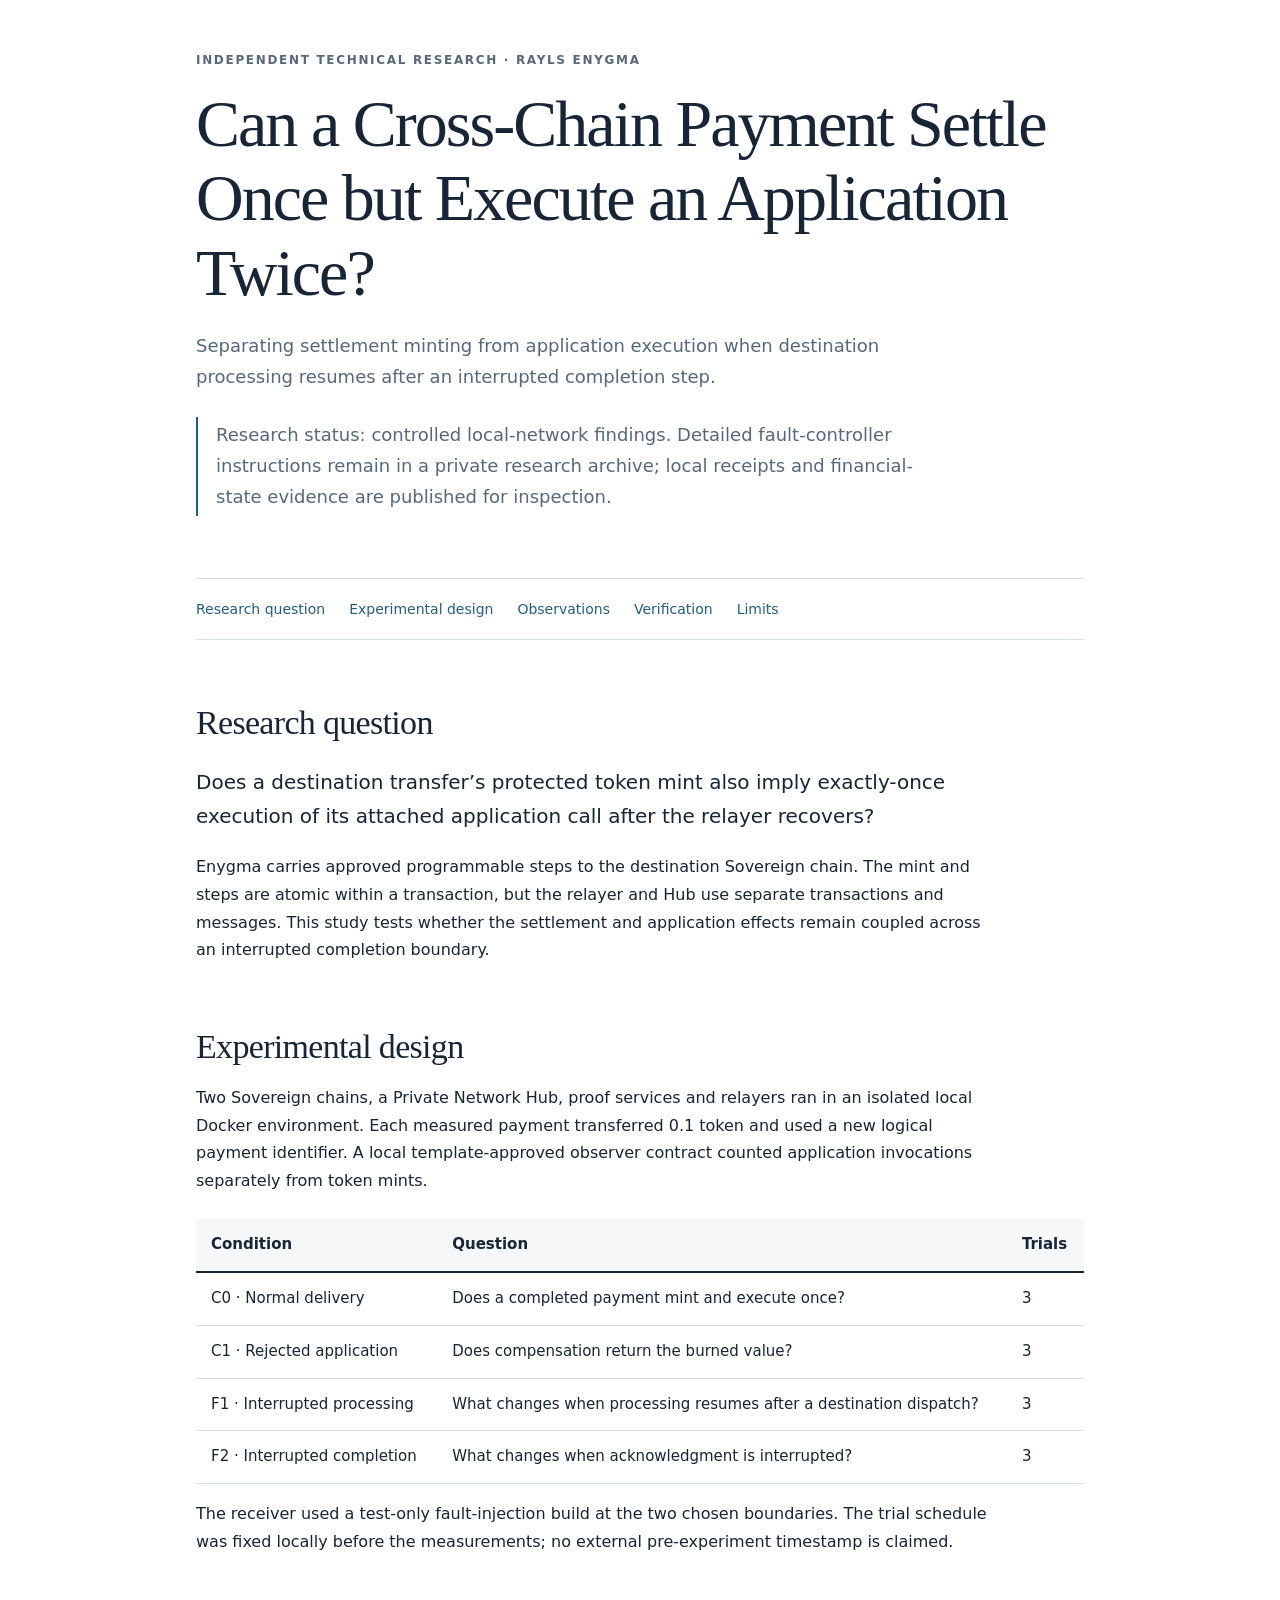
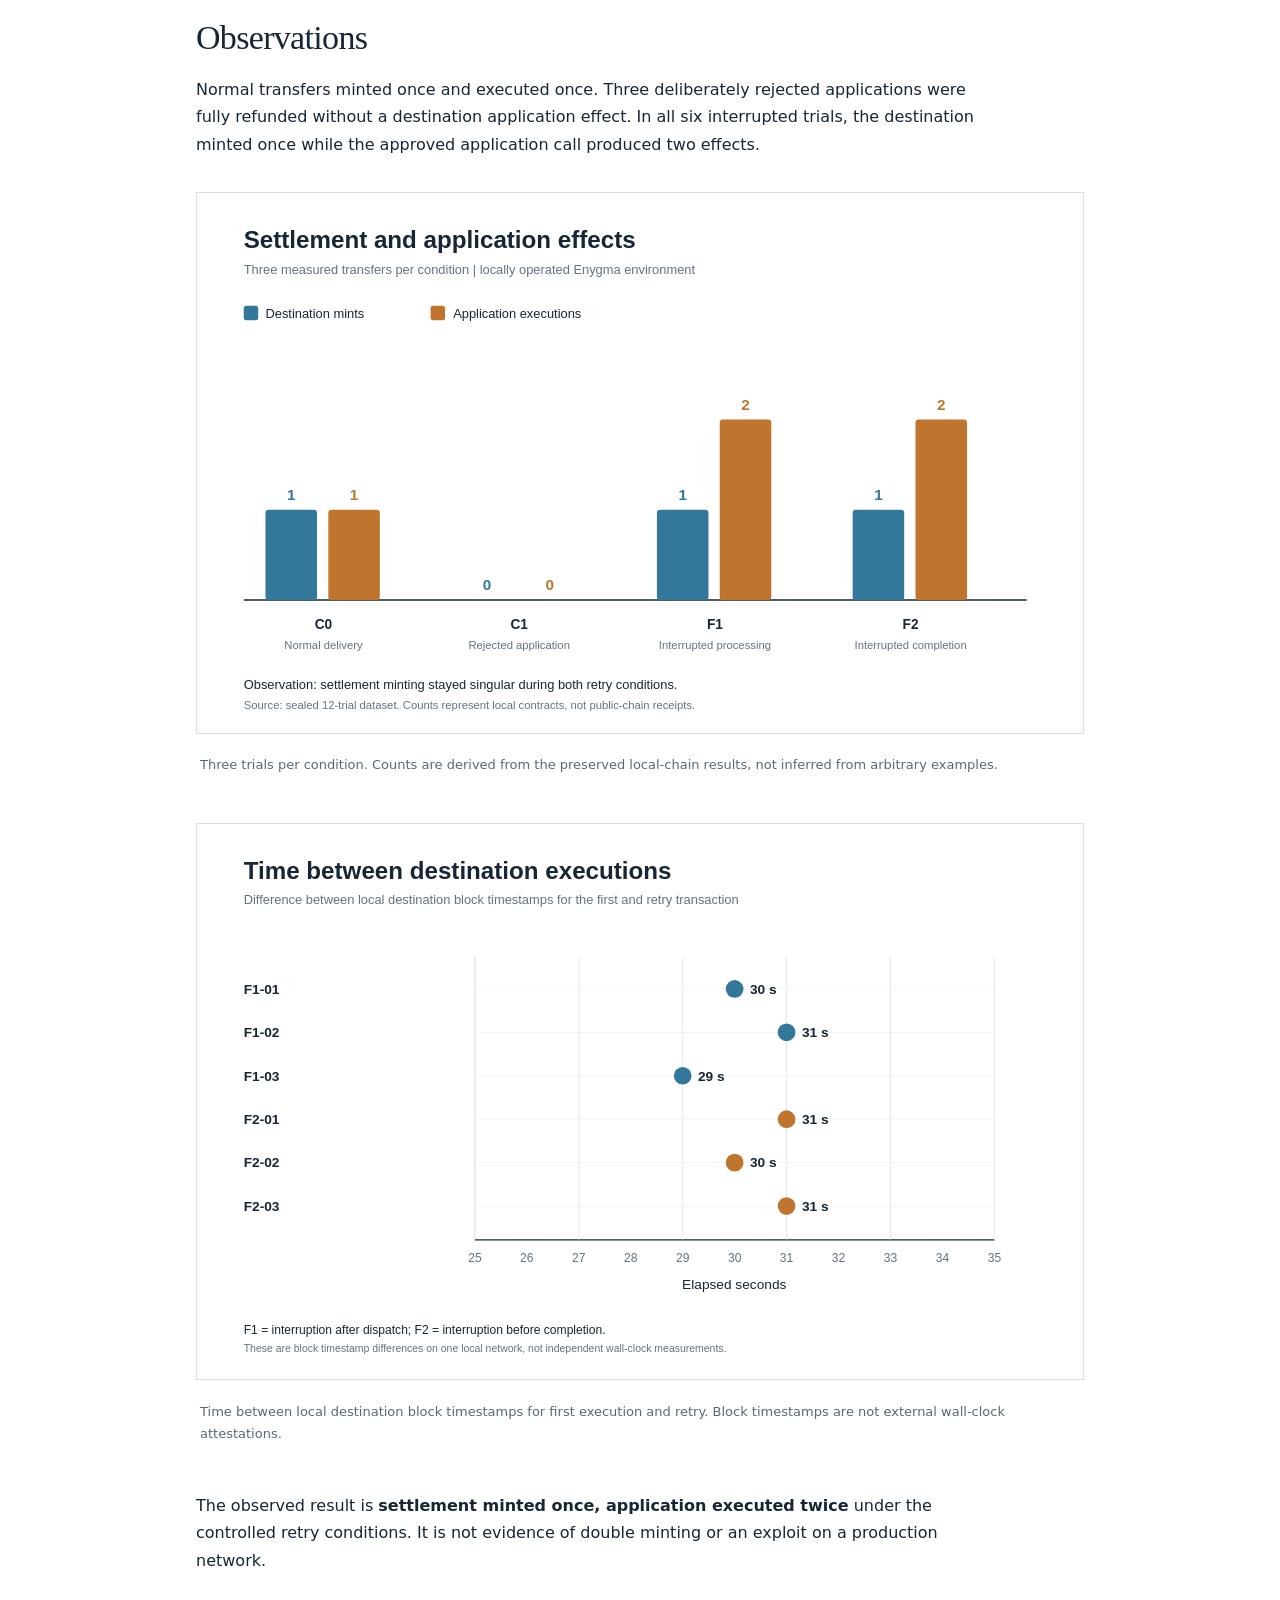
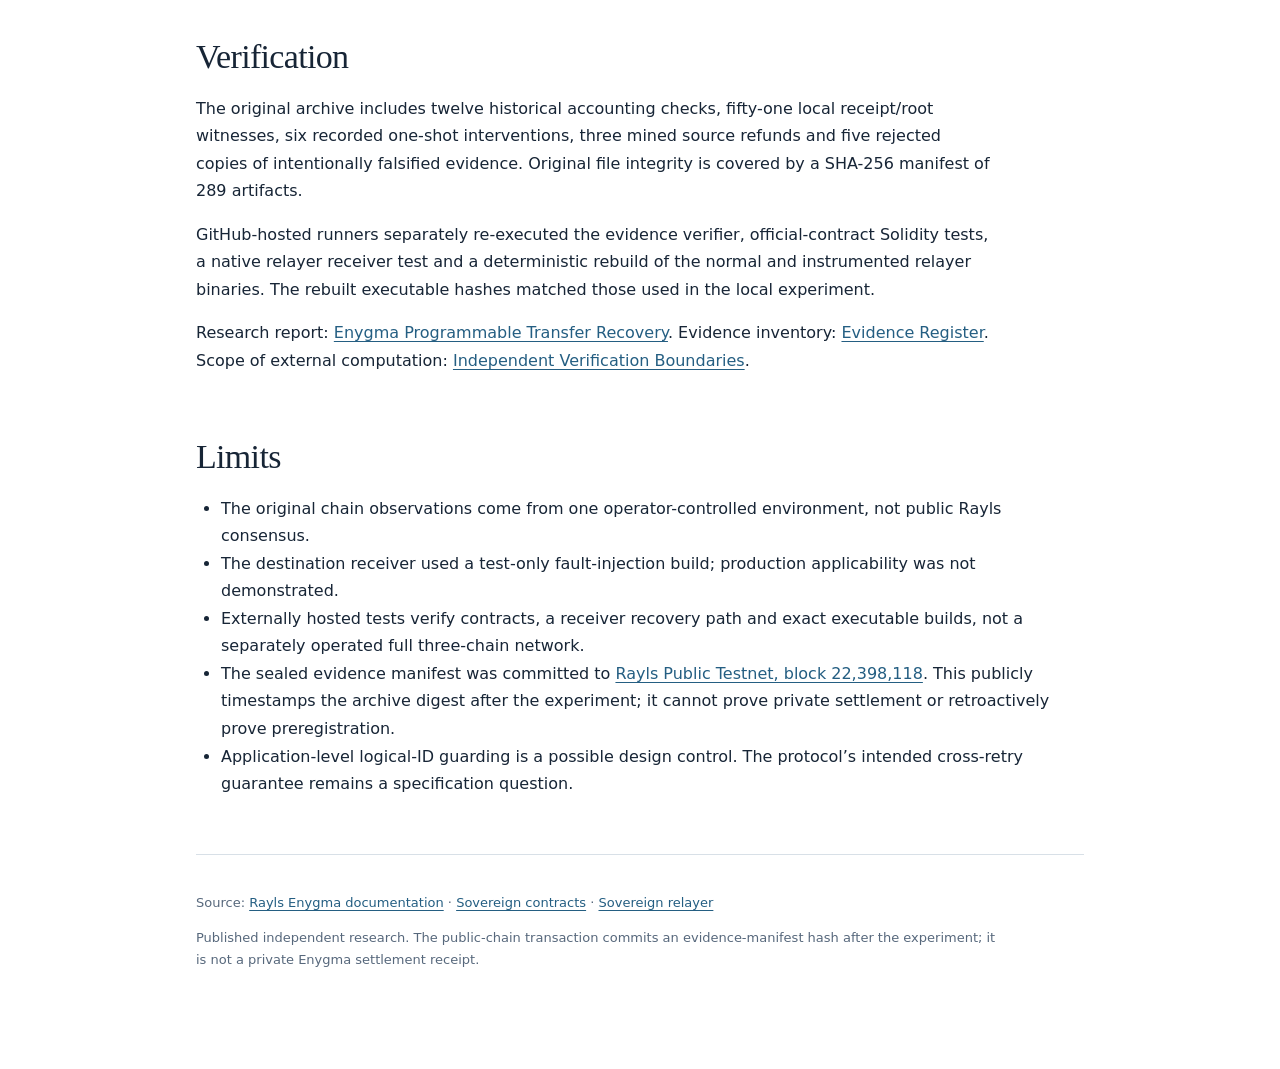
==== index.html @ 5f112263 "Publish independent Enygma programmable recovery research" ====
<!doctype html>
<html lang="en">
<head>
<meta charset="utf-8">
<meta name="viewport" content="width=device-width,initial-scale=1">
<title>Can a Cross-Chain Payment Settle Once but Execute an Application Twice? — Rayls Enygma</title>
<meta name="description" content="A controlled technical study of settlement minting and programmable application execution after Enygma relayer recovery.">
<style>
:root{--ink:#172536;--mute:#57687c;--line:#d8e0e7;--paper:#fff;--soft:#f5f7f9;--accent:#245e82}
*{box-sizing:border-box}body{margin:0;background:var(--paper);color:var(--ink);font:16px/1.72 system-ui,-apple-system,"Segoe UI",sans-serif}
main{max-width:940px;margin:0 auto;padding:50px 26px 84px}
header{padding-bottom:38px;border-bottom:1px solid var(--line)}
header p{font-size:18px;max-width:740px;color:var(--mute)}
h1{font:500 clamp(38px,6vw,66px)/1.13 Georgia,serif;letter-spacing:-.03em;margin:16px 0 21px}
h2{font:500 34px/1.25 Georgia,serif;letter-spacing:-.02em;margin:62px 0 16px}
h3{font:600 18px/1.4 system-ui;margin:30px 0 8px}
nav{display:flex;gap:24px;flex-wrap:wrap;padding:18px 0;border-bottom:1px solid var(--line)}
a{color:var(--accent);text-underline-offset:3px}nav a{font-size:14px;text-decoration:none}
p{max-width:800px}strong{font-weight:650}
.eyebrow{color:var(--mute);text-transform:uppercase;letter-spacing:.14em;font-size:12px;font-weight:650}
.thesis{font-size:20px;color:var(--ink);max-width:780px}
table{width:100%;border-collapse:collapse;font-size:15px;margin:25px 0 16px}
thead th{font-weight:650;text-align:left;background:var(--soft);border-bottom:2px solid var(--ink)}
td,th{border-bottom:1px solid var(--line);padding:13px 15px;vertical-align:top}
figure{margin:34px 0}figure img{width:100%;height:auto;border:1px solid var(--line)}
figcaption{font-size:13px;color:var(--mute);padding:12px 4px}
.note{border-left:2px solid var(--accent);padding:3px 0 3px 18px;color:var(--mute);margin:24px 0}
small,footer{color:var(--mute);font-size:13px}
footer{border-top:1px solid var(--line);margin-top:56px;padding-top:24px}
code{font:13px/1.5 ui-monospace,Consolas,monospace;overflow-wrap:anywhere}
ul{padding-left:25px}
@media(max-width:620px){main{padding:26px 16px 54px}table{font-size:13px}td,th{padding:9px 8px}h2{font-size:29px}}
</style>
</head>
<body>
<main>
<header>
<div class="eyebrow">Independent technical research · Rayls Enygma</div>
<h1>Can a Cross-Chain Payment Settle Once but Execute an Application Twice?</h1>
<p>Separating settlement minting from application execution when destination processing resumes after an interrupted completion step.</p>
<p class="note">Research status: controlled local-network findings. Detailed fault-controller instructions remain in a private research archive; local receipts and financial-state evidence are published for inspection.</p>
</header>
<nav aria-label="Page navigation">
<a href="#question">Research question</a><a href="#method">Experimental design</a><a href="#results">Observations</a><a href="#verification">Verification</a><a href="#limits">Limits</a>
</nav>
<section id="question">
<h2>Research question</h2>
<p class="thesis">Does a destination transfer’s protected token mint also imply exactly-once execution of its attached application call after the relayer recovers?</p>
<p>Enygma carries approved programmable steps to the destination Sovereign chain. The mint and steps are atomic within a transaction, but the relayer and Hub use separate transactions and messages. This study tests whether the settlement and application effects remain coupled across an interrupted completion boundary.</p>
</section>
<section id="method">
<h2>Experimental design</h2>
<p>Two Sovereign chains, a Private Network Hub, proof services and relayers ran in an isolated local Docker environment. Each measured payment transferred 0.1 token and used a new logical payment identifier. A local template-approved observer contract counted application invocations separately from token mints.</p>
<table>
<thead><tr><th>Condition</th><th>Question</th><th>Trials</th></tr></thead>
<tbody>
<tr><td>C0 · Normal delivery</td><td>Does a completed payment mint and execute once?</td><td>3</td></tr>
<tr><td>C1 · Rejected application</td><td>Does compensation return the burned value?</td><td>3</td></tr>
<tr><td>F1 · Interrupted processing</td><td>What changes when processing resumes after a destination dispatch?</td><td>3</td></tr>
<tr><td>F2 · Interrupted completion</td><td>What changes when acknowledgment is interrupted?</td><td>3</td></tr>
</tbody>
</table>
<p>The receiver used a test-only fault-injection build at the two chosen boundaries. The trial schedule was fixed locally before the measurements; no external pre-experiment timestamp is claimed.</p>
</section>
<section id="results">
<h2>Observations</h2>
<p>Normal transfers minted once and executed once. Three deliberately rejected applications were fully refunded without a destination application effect. In all six interrupted trials, the destination minted once while the approved application call produced two effects.</p>
<figure>
<img src="figures/enygma-application-effects.svg" alt="Bar chart comparing settlement mints and application executions across four three-trial conditions">
<figcaption>Three trials per condition. Counts are derived from the preserved local-chain results, not inferred from arbitrary examples.</figcaption>
</figure>
<figure>
<img src="figures/enygma-retry-intervals.svg" alt="Six measured retry intervals between first and second destination executions, 29 to 31 seconds">
<figcaption>Time between local destination block timestamps for first execution and retry. Block timestamps are not external wall-clock attestations.</figcaption>
</figure>
<p>The observed result is <strong>settlement minted once, application executed twice</strong> under the controlled retry conditions. It is not evidence of double minting or an exploit on a production network.</p>
</section>
<section id="verification">
<h2>Verification</h2>
<p>The original archive includes twelve historical accounting checks, fifty-one local receipt/root witnesses, six recorded one-shot interventions, three mined source refunds and five rejected copies of intentionally falsified evidence. Original file integrity is covered by a SHA-256 manifest of 289 artifacts.</p>
<p>GitHub-hosted runners separately re-executed the evidence verifier, official-contract Solidity tests, a native relayer receiver test and a deterministic rebuild of the normal and instrumented relayer binaries. The rebuilt executable hashes matched those used in the local experiment.</p>
<p>Research report: <a href="docs/Research.md">Enygma Programmable Transfer Recovery</a>. Evidence inventory: <a href="docs/Evidence-Register.md">Evidence Register</a>. Scope of external computation: <a href="docs/Verification-Boundaries.md">Independent Verification Boundaries</a>.</p>
</section>
<section id="limits">
<h2>Limits</h2>
<ul>
<li>The original chain observations come from one operator-controlled environment, not public Rayls consensus.</li>
<li>The destination receiver used a test-only fault-injection build; production applicability was not demonstrated.</li>
<li>Externally hosted tests verify contracts, a receiver recovery path and exact executable builds, not a separately operated full three-chain network.</li>
<li>The sealed evidence manifest was committed to <a href="https://testnet-explorer.rayls.com/tx/0x397f1979a00ad430f1b925c62d3b14ced83eb294ebc775269865a38d87e855db" target="_blank" rel="noopener noreferrer">Rayls Public Testnet, block 22,398,118</a>. This publicly timestamps the archive digest after the experiment; it cannot prove private settlement or retroactively prove preregistration.</li>
<li>Application-level logical-ID guarding is a possible design control. The protocol’s intended cross-retry guarantee remains a specification question.</li>
</ul>
</section>
<footer>
<p>Source: <a href="https://docs.rayls.com/docs/how-enygma-works">Rayls Enygma documentation</a> · <a href="https://github.com/raylsnetwork/rayls-sovereign-contracts">Sovereign contracts</a> · <a href="https://github.com/raylsnetwork/rayls-sovereign-relayer">Sovereign relayer</a></p>
<p>Published independent research. The public-chain transaction commits an evidence-manifest hash after the experiment; it is not a private Enygma settlement receipt.</p>
</footer>
</main>
</body>
</html>
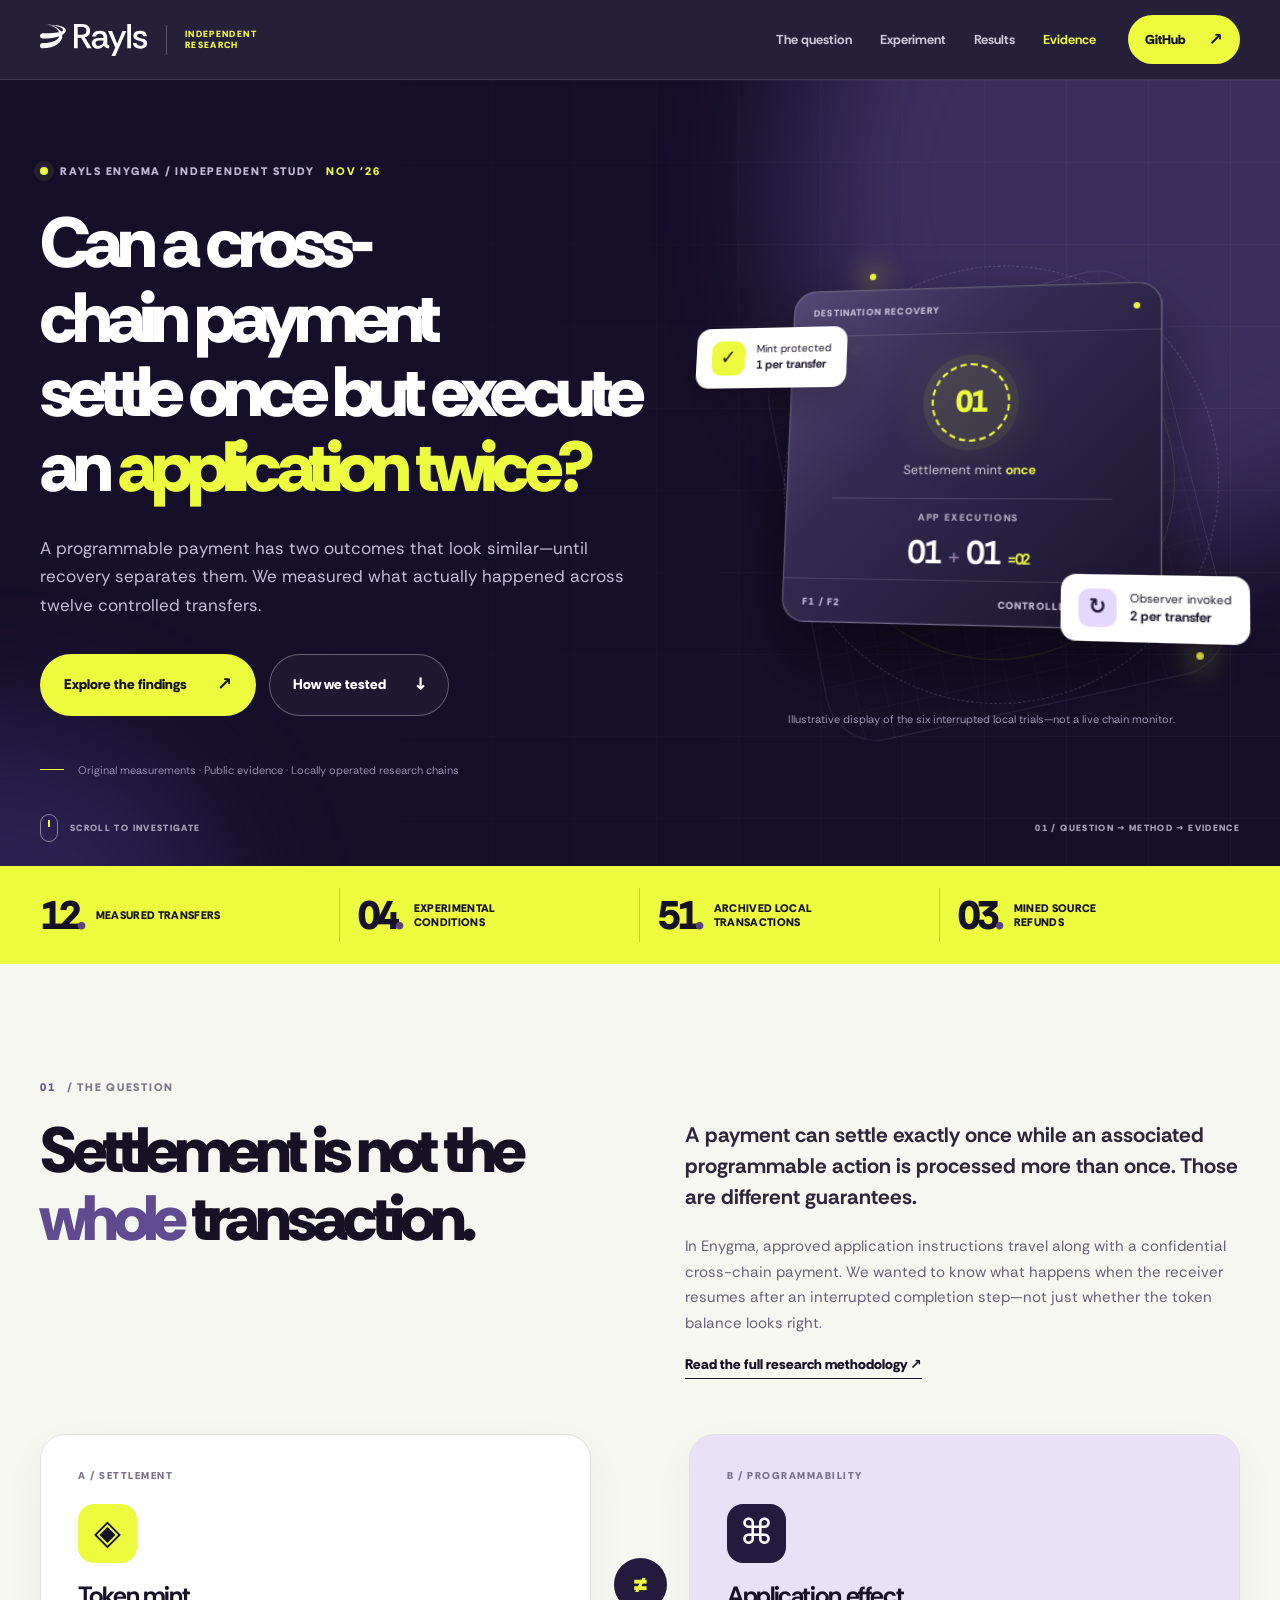
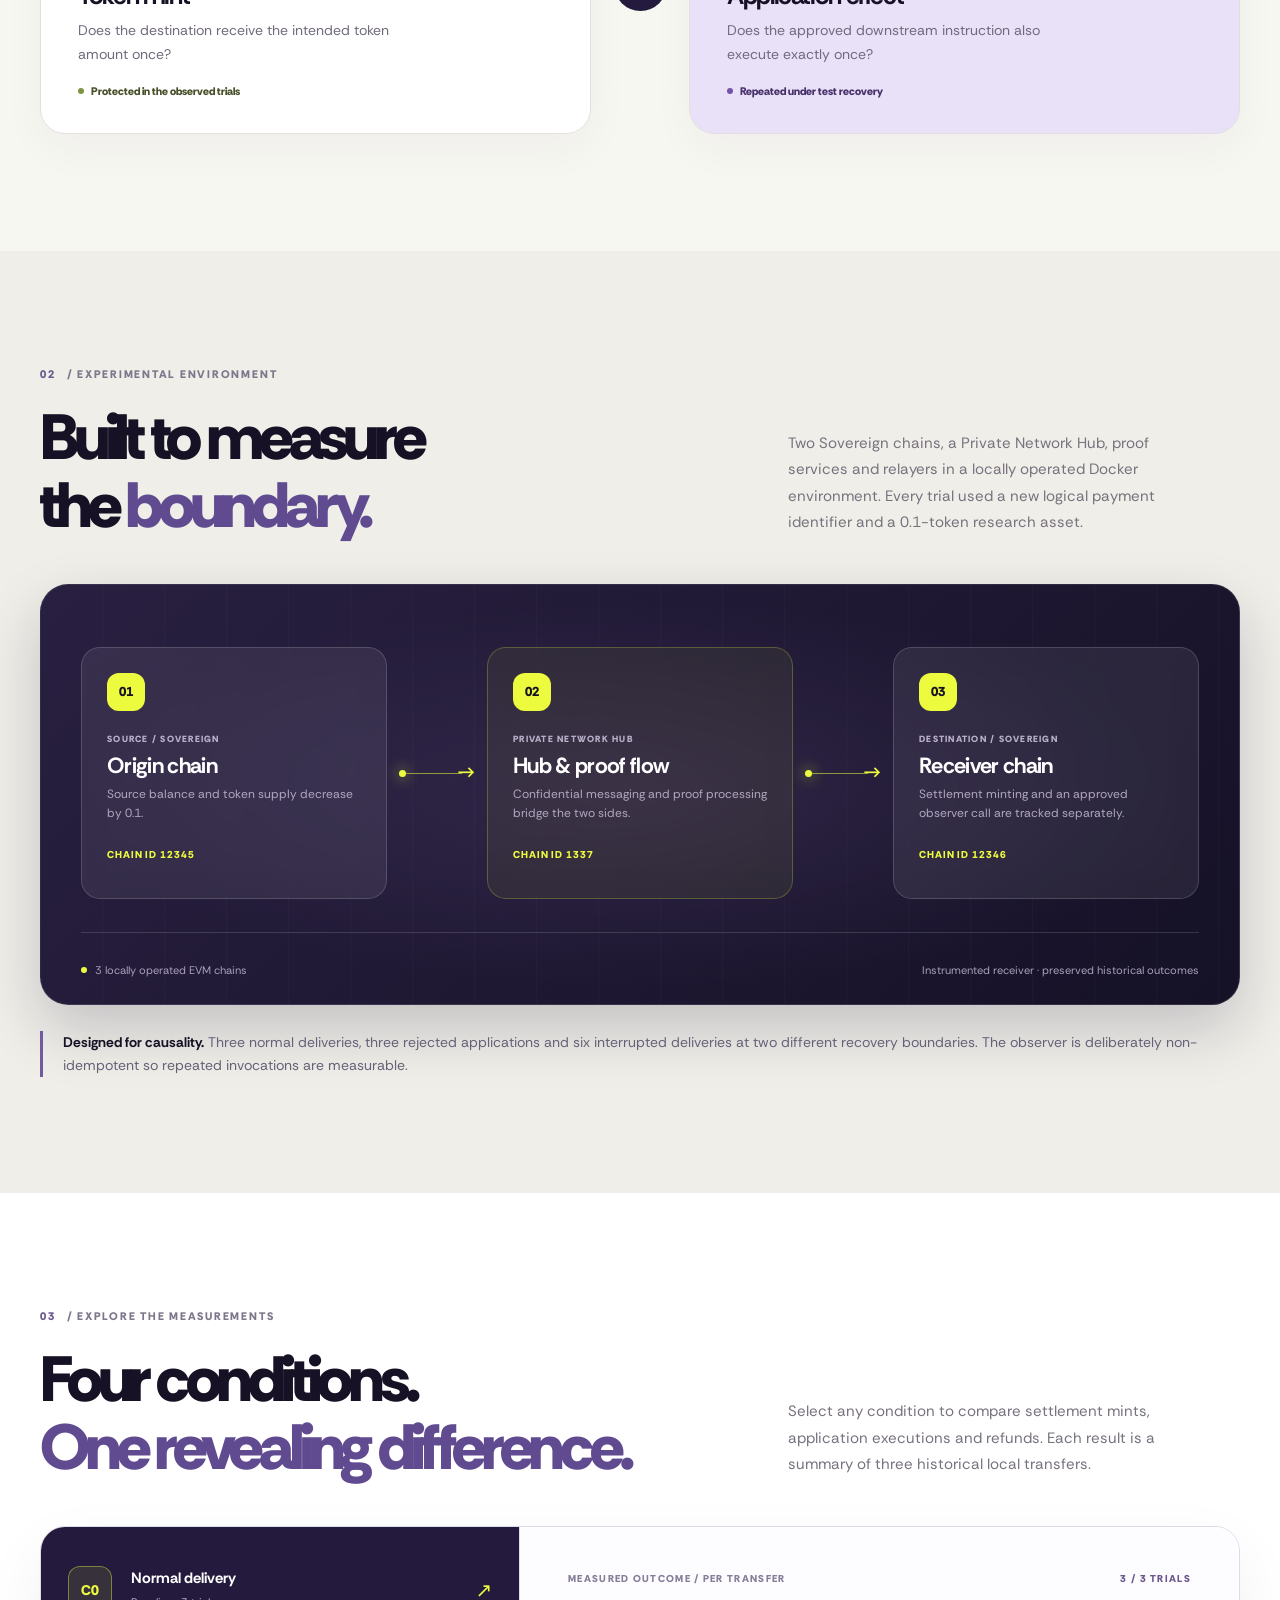
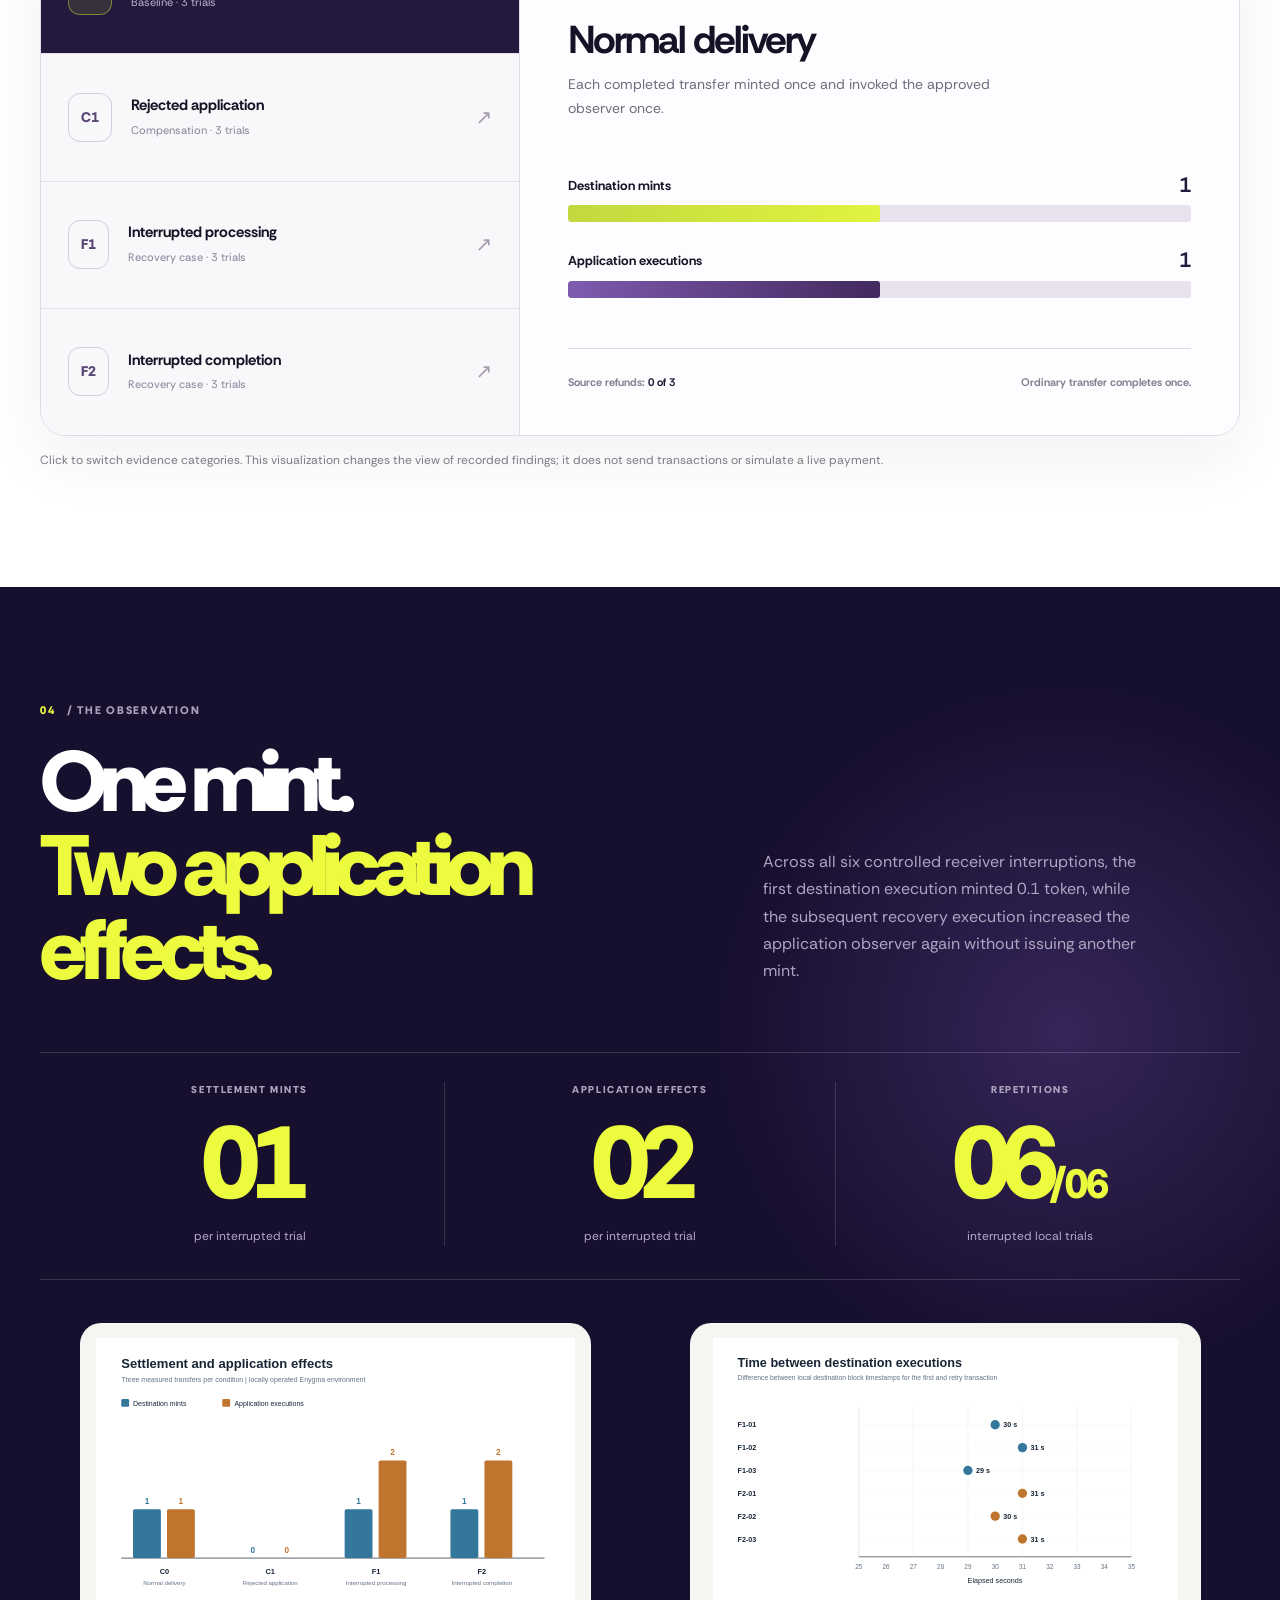
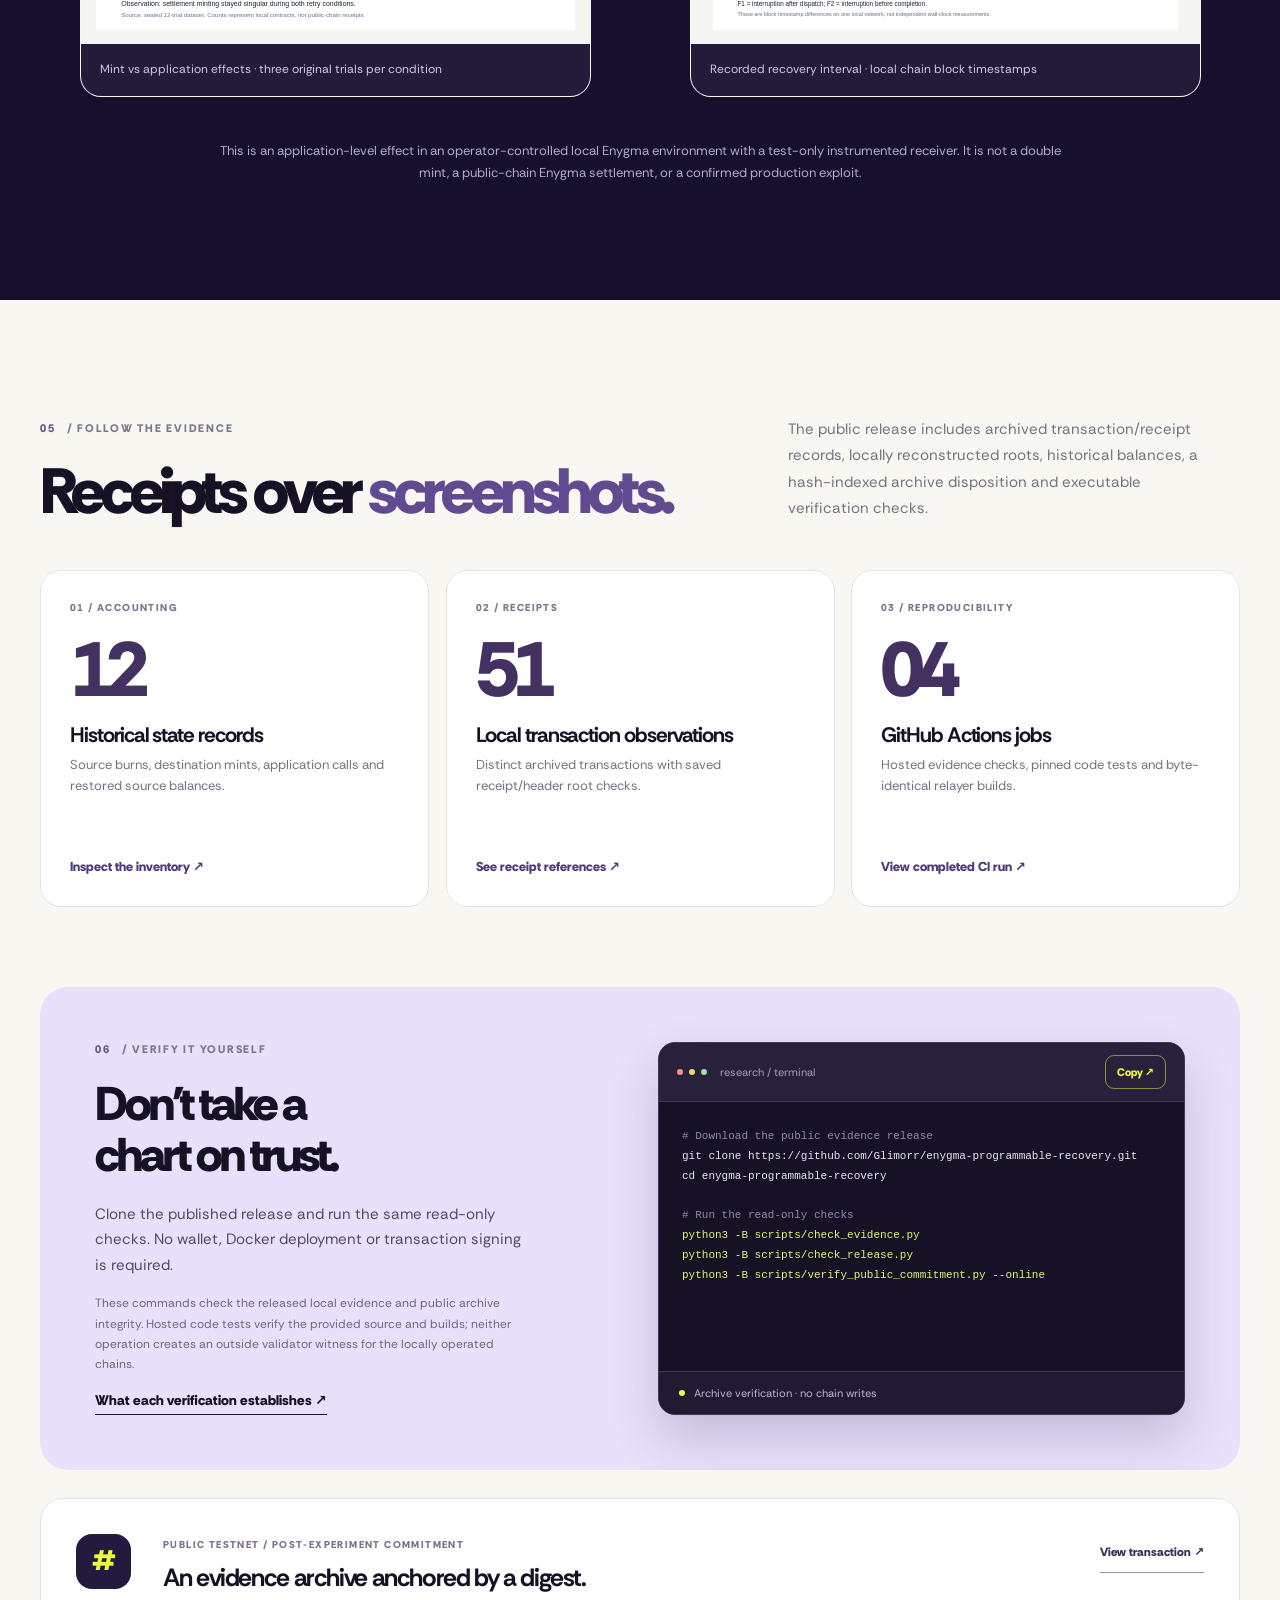
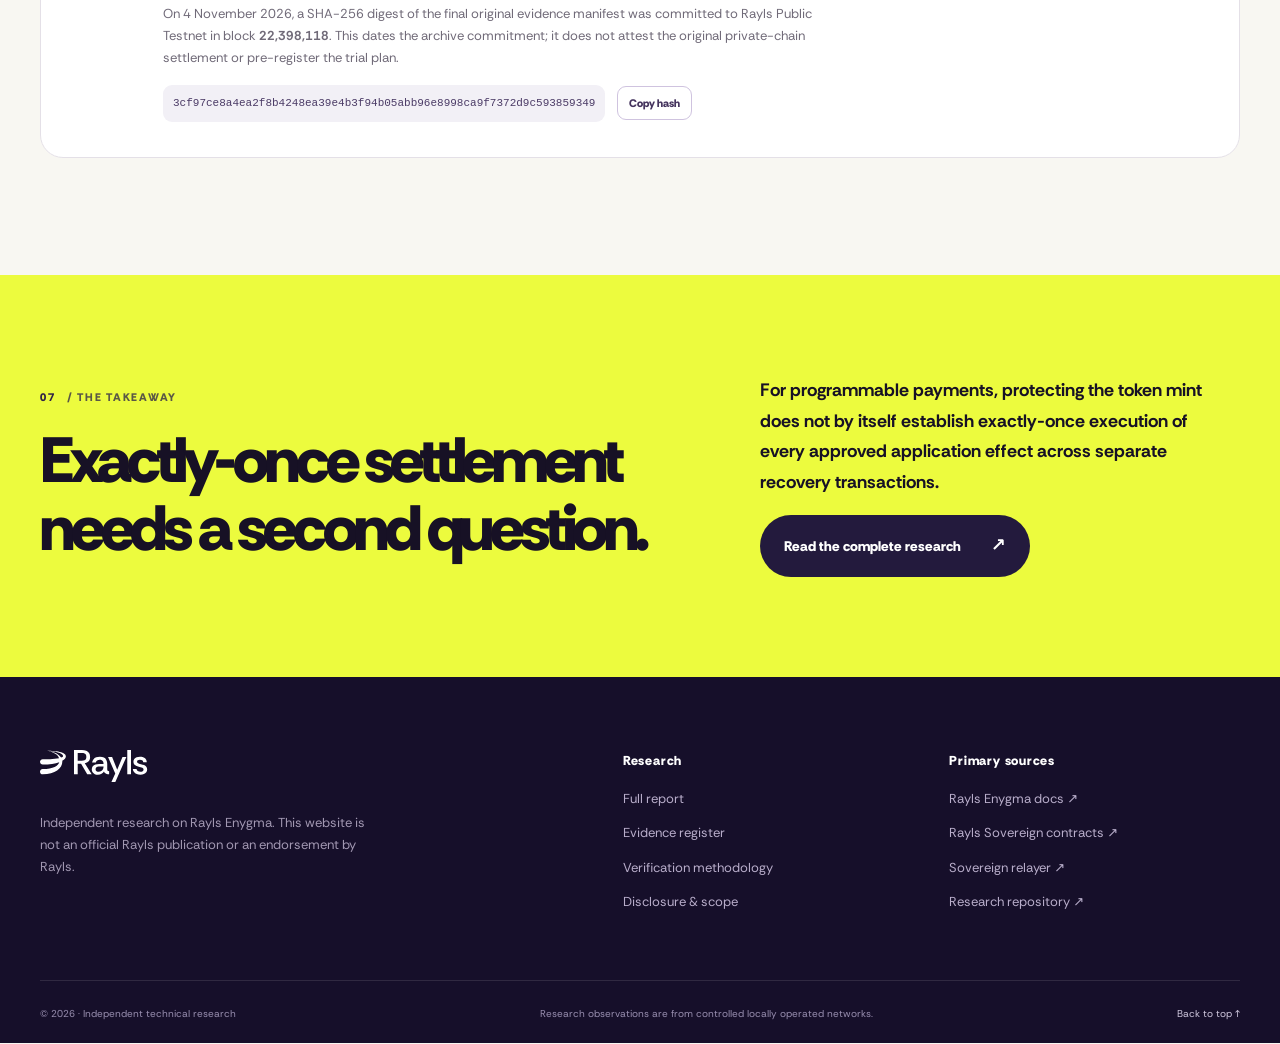
==== commit 5217f93f: "Redesign Enygma research site with Rayls-inspired interactive experience" ====
--- a/index.html
+++ b/index.html
@@ -1,100 +1,295 @@
 <!doctype html>
 <html lang="en">
 <head>
-<meta charset="utf-8">
-<meta name="viewport" content="width=device-width,initial-scale=1">
-<title>Can a Cross-Chain Payment Settle Once but Execute an Application Twice? — Rayls Enygma</title>
-<meta name="description" content="A controlled technical study of settlement minting and programmable application execution after Enygma relayer recovery.">
-<style>
-:root{--ink:#172536;--mute:#57687c;--line:#d8e0e7;--paper:#fff;--soft:#f5f7f9;--accent:#245e82}
-*{box-sizing:border-box}body{margin:0;background:var(--paper);color:var(--ink);font:16px/1.72 system-ui,-apple-system,"Segoe UI",sans-serif}
-main{max-width:940px;margin:0 auto;padding:50px 26px 84px}
-header{padding-bottom:38px;border-bottom:1px solid var(--line)}
-header p{font-size:18px;max-width:740px;color:var(--mute)}
-h1{font:500 clamp(38px,6vw,66px)/1.13 Georgia,serif;letter-spacing:-.03em;margin:16px 0 21px}
-h2{font:500 34px/1.25 Georgia,serif;letter-spacing:-.02em;margin:62px 0 16px}
-h3{font:600 18px/1.4 system-ui;margin:30px 0 8px}
-nav{display:flex;gap:24px;flex-wrap:wrap;padding:18px 0;border-bottom:1px solid var(--line)}
-a{color:var(--accent);text-underline-offset:3px}nav a{font-size:14px;text-decoration:none}
-p{max-width:800px}strong{font-weight:650}
-.eyebrow{color:var(--mute);text-transform:uppercase;letter-spacing:.14em;font-size:12px;font-weight:650}
-.thesis{font-size:20px;color:var(--ink);max-width:780px}
-table{width:100%;border-collapse:collapse;font-size:15px;margin:25px 0 16px}
-thead th{font-weight:650;text-align:left;background:var(--soft);border-bottom:2px solid var(--ink)}
-td,th{border-bottom:1px solid var(--line);padding:13px 15px;vertical-align:top}
-figure{margin:34px 0}figure img{width:100%;height:auto;border:1px solid var(--line)}
-figcaption{font-size:13px;color:var(--mute);padding:12px 4px}
-.note{border-left:2px solid var(--accent);padding:3px 0 3px 18px;color:var(--mute);margin:24px 0}
-small,footer{color:var(--mute);font-size:13px}
-footer{border-top:1px solid var(--line);margin-top:56px;padding-top:24px}
-code{font:13px/1.5 ui-monospace,Consolas,monospace;overflow-wrap:anywhere}
-ul{padding-left:25px}
-@media(max-width:620px){main{padding:26px 16px 54px}table{font-size:13px}td,th{padding:9px 8px}h2{font-size:29px}}
-</style>
+  <meta charset="utf-8">
+  <meta name="viewport" content="width=device-width,initial-scale=1">
+  <meta name="theme-color" content="#160f2a">
+  <meta name="description" content="Original research on Rayls Enygma recovery: twelve controlled transfers, one settlement mint, and two application effects after interrupted processing. Explore the evidence.">
+  <meta property="og:type" content="article">
+  <meta property="og:title" content="Can a Cross-Chain Payment Settle Once but Execute an Application Twice?">
+  <meta property="og:description" content="A measured study of exactly-once settlement and application effects in a controlled Rayls Enygma environment.">
+  <title>Can a Cross-Chain Payment Settle Once but Execute an Application Twice? | Enygma Research</title>
+  <link rel="preconnect" href="https://fonts.googleapis.com">
+  <link rel="preconnect" href="https://fonts.gstatic.com" crossorigin>
+  <link href="https://fonts.googleapis.com/css2?family=Rethink+Sans:wght@400;500;600;700;800;900&display=swap" rel="stylesheet">
+  <link rel="stylesheet" href="assets/site.css">
+  <script src="assets/site.js" defer></script>
 </head>
 <body>
-<main>
-<header>
-<div class="eyebrow">Independent technical research · Rayls Enygma</div>
-<h1>Can a Cross-Chain Payment Settle Once but Execute an Application Twice?</h1>
-<p>Separating settlement minting from application execution when destination processing resumes after an interrupted completion step.</p>
-<p class="note">Research status: controlled local-network findings. Detailed fault-controller instructions remain in a private research archive; local receipts and financial-state evidence are published for inspection.</p>
-</header>
-<nav aria-label="Page navigation">
-<a href="#question">Research question</a><a href="#method">Experimental design</a><a href="#results">Observations</a><a href="#verification">Verification</a><a href="#limits">Limits</a>
-</nav>
-<section id="question">
-<h2>Research question</h2>
-<p class="thesis">Does a destination transfer’s protected token mint also imply exactly-once execution of its attached application call after the relayer recovers?</p>
-<p>Enygma carries approved programmable steps to the destination Sovereign chain. The mint and steps are atomic within a transaction, but the relayer and Hub use separate transactions and messages. This study tests whether the settlement and application effects remain coupled across an interrupted completion boundary.</p>
-</section>
-<section id="method">
-<h2>Experimental design</h2>
-<p>Two Sovereign chains, a Private Network Hub, proof services and relayers ran in an isolated local Docker environment. Each measured payment transferred 0.1 token and used a new logical payment identifier. A local template-approved observer contract counted application invocations separately from token mints.</p>
-<table>
-<thead><tr><th>Condition</th><th>Question</th><th>Trials</th></tr></thead>
-<tbody>
-<tr><td>C0 · Normal delivery</td><td>Does a completed payment mint and execute once?</td><td>3</td></tr>
-<tr><td>C1 · Rejected application</td><td>Does compensation return the burned value?</td><td>3</td></tr>
-<tr><td>F1 · Interrupted processing</td><td>What changes when processing resumes after a destination dispatch?</td><td>3</td></tr>
-<tr><td>F2 · Interrupted completion</td><td>What changes when acknowledgment is interrupted?</td><td>3</td></tr>
-</tbody>
-</table>
-<p>The receiver used a test-only fault-injection build at the two chosen boundaries. The trial schedule was fixed locally before the measurements; no external pre-experiment timestamp is claimed.</p>
-</section>
-<section id="results">
-<h2>Observations</h2>
-<p>Normal transfers minted once and executed once. Three deliberately rejected applications were fully refunded without a destination application effect. In all six interrupted trials, the destination minted once while the approved application call produced two effects.</p>
-<figure>
-<img src="figures/enygma-application-effects.svg" alt="Bar chart comparing settlement mints and application executions across four three-trial conditions">
-<figcaption>Three trials per condition. Counts are derived from the preserved local-chain results, not inferred from arbitrary examples.</figcaption>
-</figure>
-<figure>
-<img src="figures/enygma-retry-intervals.svg" alt="Six measured retry intervals between first and second destination executions, 29 to 31 seconds">
-<figcaption>Time between local destination block timestamps for first execution and retry. Block timestamps are not external wall-clock attestations.</figcaption>
-</figure>
-<p>The observed result is <strong>settlement minted once, application executed twice</strong> under the controlled retry conditions. It is not evidence of double minting or an exploit on a production network.</p>
-</section>
-<section id="verification">
-<h2>Verification</h2>
-<p>The original archive includes twelve historical accounting checks, fifty-one local receipt/root witnesses, six recorded one-shot interventions, three mined source refunds and five rejected copies of intentionally falsified evidence. Original file integrity is covered by a SHA-256 manifest of 289 artifacts.</p>
-<p>GitHub-hosted runners separately re-executed the evidence verifier, official-contract Solidity tests, a native relayer receiver test and a deterministic rebuild of the normal and instrumented relayer binaries. The rebuilt executable hashes matched those used in the local experiment.</p>
-<p>Research report: <a href="docs/Research.md">Enygma Programmable Transfer Recovery</a>. Evidence inventory: <a href="docs/Evidence-Register.md">Evidence Register</a>. Scope of external computation: <a href="docs/Verification-Boundaries.md">Independent Verification Boundaries</a>.</p>
-</section>
-<section id="limits">
-<h2>Limits</h2>
-<ul>
-<li>The original chain observations come from one operator-controlled environment, not public Rayls consensus.</li>
-<li>The destination receiver used a test-only fault-injection build; production applicability was not demonstrated.</li>
-<li>Externally hosted tests verify contracts, a receiver recovery path and exact executable builds, not a separately operated full three-chain network.</li>
-<li>The sealed evidence manifest was committed to <a href="https://testnet-explorer.rayls.com/tx/0x397f1979a00ad430f1b925c62d3b14ced83eb294ebc775269865a38d87e855db" target="_blank" rel="noopener noreferrer">Rayls Public Testnet, block 22,398,118</a>. This publicly timestamps the archive digest after the experiment; it cannot prove private settlement or retroactively prove preregistration.</li>
-<li>Application-level logical-ID guarding is a possible design control. The protocol’s intended cross-retry guarantee remains a specification question.</li>
-</ul>
-</section>
-<footer>
-<p>Source: <a href="https://docs.rayls.com/docs/how-enygma-works">Rayls Enygma documentation</a> · <a href="https://github.com/raylsnetwork/rayls-sovereign-contracts">Sovereign contracts</a> · <a href="https://github.com/raylsnetwork/rayls-sovereign-relayer">Sovereign relayer</a></p>
-<p>Published independent research. The public-chain transaction commits an evidence-manifest hash after the experiment; it is not a private Enygma settlement receipt.</p>
-</footer>
-</main>
+  <a class="skip-link" href="#main">Skip to research</a>
+  <div class="scroll-progress" aria-hidden="true"><span id="scroll-progress-fill"></span></div>
+  <header class="site-nav">
+    <div class="nav-inner shell">
+      <a class="brand" href="#top" aria-label="Enygma independent research — back to top">
+        <img src="assets/rayls-logo.svg" alt="Rayls" width="108" height="32">
+        <span class="brand-separator" aria-hidden="true"></span>
+        <span class="brand-description">INDEPENDENT<br>RESEARCH</span>
+      </a>
+      <nav class="main-nav" aria-label="Main navigation">
+        <a href="#question">The question</a>
+        <a href="#experiment">Experiment</a>
+        <a href="#findings">Results</a>
+        <a href="#evidence">Evidence</a>
+      </nav>
+      <a class="nav-cta" href="https://github.com/Glimorr/enygma-programmable-recovery" target="_blank" rel="noopener noreferrer">
+        GitHub <span aria-hidden="true">↗</span>
+      </a>
+    </div>
+  </header>
+
+  <main id="main">
+    <section class="hero" id="top" aria-labelledby="hero-heading">
+      <div class="hero-glow hero-glow-one" aria-hidden="true"></div>
+      <div class="hero-glow hero-glow-two" aria-hidden="true"></div>
+      <div class="hero-grid shell">
+        <div class="hero-copy">
+          <div class="eyebrow hero-eyebrow"><span class="eyebrow-dot"></span> RAYLS ENYGMA / INDEPENDENT STUDY <span class="eyebrow-date">NOV '26</span></div>
+          <h1 id="hero-heading">Can a cross-chain payment <span class="word-outline">settle once</span> but execute an <span class="lime-text">application twice?</span></h1>
+          <p class="hero-lead">A programmable payment has two outcomes that look similar—until recovery separates them. We measured what actually happened across twelve controlled transfers.</p>
+          <div class="hero-actions">
+            <a href="#findings" class="button button-lime">Explore the findings <span aria-hidden="true">↗</span></a>
+            <a href="#experiment" class="button button-outline">How we tested <span aria-hidden="true">↓</span></a>
+          </div>
+          <div class="hero-trust"><span class="trust-line" aria-hidden="true"></span><span>Original measurements · Public evidence · Locally operated research chains</span></div>
+        </div>
+        <div class="hero-art-wrap" aria-label="Illustration of one destination settlement mint and two application executions">
+          <div class="hero-art" data-tilt>
+            <div class="art-grid" aria-hidden="true"></div>
+            <div class="art-orbit art-orbit-outer" aria-hidden="true"></div>
+            <div class="art-orbit art-orbit-inner" aria-hidden="true"></div>
+            <div class="art-signal signal-one" aria-hidden="true"></div>
+            <div class="art-signal signal-two" aria-hidden="true"></div>
+            <div class="art-core">
+              <div class="art-core-top">DESTINATION RECOVERY <span class="live-dot"></span></div>
+              <div class="art-core-body">
+                <div class="art-core-emblem"><span class="art-core-ring"></span><span class="core-count">01</span></div>
+                <div class="art-core-caption">Settlement mint <strong>once</strong></div>
+                <div class="art-core-rule"></div>
+                <div class="art-core-counts">
+                  <span>APP EXECUTIONS</span>
+                  <strong><b>01</b><b class="art-plus">+</b><b>01</b><span class="art-equals">= 02</span></strong>
+                </div>
+              </div>
+              <div class="art-core-bottom"><span>F1 / F2</span><span>CONTROLLED RECOVERY</span></div>
+            </div>
+            <div class="floating-chip chip-left"><span class="chip-symbol">✓</span><span>Mint protected<br><strong>1 per transfer</strong></span></div>
+            <div class="floating-chip chip-right"><span class="chip-symbol chip-purple">↻</span><span>Observer invoked<br><strong>2 per transfer</strong></span></div>
+          </div>
+          <p class="art-caption">Illustrative display of the six interrupted local trials—not a live chain monitor.</p>
+        </div>
+      </div>
+      <div class="hero-bottom shell">
+        <div class="scroll-cue"><span class="scroll-mouse" aria-hidden="true"><span></span></span> SCROLL TO INVESTIGATE</div>
+        <div class="hero-footnote">01 / QUESTION → METHOD → EVIDENCE</div>
+      </div>
+    </section>
+
+    <div class="metric-ribbon" aria-label="Research at a glance">
+      <div class="shell metric-grid">
+        <div class="metric"><strong>12<span class="metric-accent">.</span></strong><span>measured transfers</span></div>
+        <div class="metric"><strong>04<span class="metric-accent">.</span></strong><span>experimental conditions</span></div>
+        <div class="metric"><strong>51<span class="metric-accent">.</span></strong><span>archived local transactions</span></div>
+        <div class="metric"><strong>03<span class="metric-accent">.</span></strong><span>mined source refunds</span></div>
+      </div>
+    </div>
+
+    <section class="section section-question" id="question">
+      <div class="shell split-intro">
+        <div data-reveal>
+          <p class="section-kicker"><span>01</span> / THE QUESTION</p>
+          <h2>Settlement is not the <em>whole</em> transaction.</h2>
+        </div>
+        <div class="intro-side" data-reveal>
+          <p class="large-paragraph">A payment can settle exactly once while an associated programmable action is processed more than once. Those are different guarantees.</p>
+          <p>In Enygma, approved application instructions travel along with a confidential cross-chain payment. We wanted to know what happens when the receiver resumes after an interrupted completion step—not just whether the token balance looks right.</p>
+          <a class="text-link" href="docs/Research.html">Read the full research methodology <span aria-hidden="true">↗</span></a>
+        </div>
+      </div>
+      <div class="shell concept-cards">
+        <article class="concept-card" data-reveal data-depth="0.1">
+          <div class="concept-number">A / SETTLEMENT</div>
+          <div class="concept-icon coin-icon" aria-hidden="true">◈</div>
+          <h3>Token mint</h3>
+          <p>Does the destination receive the intended token amount once?</p>
+          <span class="concept-status"><span class="small-dot"></span> Protected in the observed trials</span>
+        </article>
+        <div class="concept-bridge" aria-hidden="true">≠</div>
+        <article class="concept-card concept-card-alt" data-reveal data-depth="0.2">
+          <div class="concept-number">B / PROGRAMMABILITY</div>
+          <div class="concept-icon app-icon" aria-hidden="true">⌘</div>
+          <h3>Application effect</h3>
+          <p>Does the approved downstream instruction also execute exactly once?</p>
+          <span class="concept-status concept-status-alt"><span class="small-dot"></span> Repeated under test recovery</span>
+        </article>
+      </div>
+    </section>
+
+    <section class="section section-network" id="experiment">
+      <div class="shell">
+        <div class="section-heading" data-reveal>
+          <div>
+            <p class="section-kicker"><span>02</span> / EXPERIMENTAL ENVIRONMENT</p>
+            <h2>Built to measure the <em>boundary.</em></h2>
+          </div>
+          <p>Two Sovereign chains, a Private Network Hub, proof services and relayers in a locally operated Docker environment. Every trial used a new logical payment identifier and a 0.1-token research asset.</p>
+        </div>
+        <div class="network-stage" data-reveal>
+          <div class="network-backdrop" aria-hidden="true"></div>
+          <div class="network-flow">
+            <div class="network-node" data-depth="0.08">
+              <div class="node-icon" aria-hidden="true">01</div>
+              <div class="node-type">SOURCE / SOVEREIGN</div>
+              <h3>Origin chain</h3>
+              <p>Source balance and token supply decrease by 0.1.</p>
+              <span class="node-chain">CHAIN ID 12345</span>
+            </div>
+            <div class="network-connector" aria-hidden="true"><span class="connector-line"></span><span class="connector-head">→</span><span class="moving-packet"></span></div>
+            <div class="network-node node-hub" data-depth="0.03">
+              <div class="node-icon" aria-hidden="true">02</div>
+              <div class="node-type">PRIVATE NETWORK HUB</div>
+              <h3>Hub &amp; proof flow</h3>
+              <p>Confidential messaging and proof processing bridge the two sides.</p>
+              <span class="node-chain">CHAIN ID 1337</span>
+            </div>
+            <div class="network-connector" aria-hidden="true"><span class="connector-line"></span><span class="connector-head">→</span><span class="moving-packet"></span></div>
+            <div class="network-node" data-depth="0.08">
+              <div class="node-icon" aria-hidden="true">03</div>
+              <div class="node-type">DESTINATION / SOVEREIGN</div>
+              <h3>Receiver chain</h3>
+              <p>Settlement minting and an approved observer call are tracked separately.</p>
+              <span class="node-chain">CHAIN ID 12346</span>
+            </div>
+          </div>
+          <div class="network-footer"><span><span class="small-dot"></span> 3 locally operated EVM chains</span><span>Instrumented receiver · preserved historical outcomes</span></div>
+        </div>
+        <div class="experiment-note" data-reveal><strong>Designed for causality.</strong> Three normal deliveries, three rejected applications and six interrupted deliveries at two different recovery boundaries. The observer is deliberately non-idempotent so repeated invocations are measurable.</div>
+      </div>
+    </section>
+
+    <section class="section section-playground" id="results">
+      <div class="shell">
+        <div class="section-heading" data-reveal>
+          <div>
+            <p class="section-kicker"><span>03</span> / EXPLORE THE MEASUREMENTS</p>
+            <h2>Four conditions.<br><em>One revealing difference.</em></h2>
+          </div>
+          <p>Select any condition to compare settlement mints, application executions and refunds. Each result is a summary of three historical local transfers.</p>
+        </div>
+        <div class="experiment-lab" data-reveal>
+          <div class="condition-list" aria-label="Choose experimental condition">
+            <button type="button" class="condition-button is-active" data-condition="C0" aria-pressed="true"><span class="condition-code">C0</span><span class="condition-label"><strong>Normal delivery</strong><small>Baseline · 3 trials</small></span><span class="condition-arrow" aria-hidden="true">↗</span></button>
+            <button type="button" class="condition-button" data-condition="C1" aria-pressed="false"><span class="condition-code">C1</span><span class="condition-label"><strong>Rejected application</strong><small>Compensation · 3 trials</small></span><span class="condition-arrow" aria-hidden="true">↗</span></button>
+            <button type="button" class="condition-button" data-condition="F1" aria-pressed="false"><span class="condition-code">F1</span><span class="condition-label"><strong>Interrupted processing</strong><small>Recovery case · 3 trials</small></span><span class="condition-arrow" aria-hidden="true">↗</span></button>
+            <button type="button" class="condition-button" data-condition="F2" aria-pressed="false"><span class="condition-code">F2</span><span class="condition-label"><strong>Interrupted completion</strong><small>Recovery case · 3 trials</small></span><span class="condition-arrow" aria-hidden="true">↗</span></button>
+          </div>
+          <div class="condition-detail" role="region" aria-live="polite" aria-label="Selected experimental outcome">
+            <div class="detail-top"><span class="detail-label">MEASURED OUTCOME / PER TRANSFER</span><span class="detail-count">3 / 3 TRIALS</span></div>
+            <h3 id="condition-heading">Normal delivery</h3>
+            <p id="condition-description">Each completed transfer minted once and invoked the approved observer once.</p>
+            <div class="bar-stack">
+              <div class="bar-row"><div class="bar-meta"><span>Destination mints</span><strong id="mint-value">1</strong></div><div class="bar-track"><div class="bar-fill bar-lime" id="mint-bar" style="width:50%"></div></div></div>
+              <div class="bar-row"><div class="bar-meta"><span>Application executions</span><strong id="app-value">1</strong></div><div class="bar-track"><div class="bar-fill bar-purple" id="app-bar" style="width:50%"></div></div></div>
+            </div>
+            <div class="detail-bottom"><span id="refund-label">Source refunds: <strong id="refund-value">0 of 3</strong></span><span id="condition-summary">Ordinary transfer completes once.</span></div>
+          </div>
+        </div>
+        <p class="lab-footnote">Click to switch evidence categories. This visualization changes the view of recorded findings; it does not send transactions or simulate a live payment.</p>
+      </div>
+    </section>
+
+    <section class="section section-discovery" id="findings">
+      <div class="discovery-glow" aria-hidden="true"></div>
+      <div class="shell">
+        <p class="section-kicker kicker-light" data-reveal><span>04</span> / THE OBSERVATION</p>
+        <div class="discovery-lead" data-reveal>
+          <h2>One mint.<br><span>Two application effects.</span></h2>
+          <p>Across all six controlled receiver interruptions, the first destination execution minted 0.1 token, while the subsequent recovery execution increased the application observer again without issuing another mint.</p>
+        </div>
+        <div class="discovery-metrics" data-reveal>
+          <div class="discovery-metric"><span>SETTLEMENT MINTS</span><strong>01</strong><small>per interrupted trial</small></div>
+          <div class="discovery-divider" aria-hidden="true"></div>
+          <div class="discovery-metric"><span>APPLICATION EFFECTS</span><strong>02</strong><small>per interrupted trial</small></div>
+          <div class="discovery-divider" aria-hidden="true"></div>
+          <div class="discovery-metric"><span>REPETITIONS</span><strong>06<span class="discovery-small">/06</span></strong><small>interrupted local trials</small></div>
+        </div>
+        <div class="figure-grid">
+          <figure class="research-figure" data-reveal>
+            <img src="figures/enygma-application-effects.svg" alt="Recorded mint and application effect counts for the four experimental conditions" loading="lazy" width="880" height="560">
+            <figcaption>Mint vs application effects · three original trials per condition</figcaption>
+          </figure>
+          <figure class="research-figure" data-reveal>
+            <img src="figures/enygma-retry-intervals.svg" alt="Archived local block timestamp intervals between first and second destination executions" loading="lazy" width="880" height="560">
+            <figcaption>Recorded recovery interval · local chain block timestamps</figcaption>
+          </figure>
+        </div>
+        <p class="discovery-precision" data-reveal>This is an application-level effect in an operator-controlled local Enygma environment with a test-only instrumented receiver. It is not a double mint, a public-chain Enygma settlement, or a confirmed production exploit.</p>
+      </div>
+    </section>
+
+    <section class="section section-evidence" id="evidence">
+      <div class="shell">
+        <div class="section-heading" data-reveal>
+          <div>
+            <p class="section-kicker"><span>05</span> / FOLLOW THE EVIDENCE</p>
+            <h2>Receipts over <em>screenshots.</em></h2>
+          </div>
+          <p>The public release includes archived transaction/receipt records, locally reconstructed roots, historical balances, a hash-indexed archive disposition and executable verification checks.</p>
+        </div>
+        <div class="evidence-cards">
+          <a class="evidence-card" href="docs/Evidence-Register.html" data-reveal><span class="evidence-card-num">01 / ACCOUNTING</span><strong>12</strong><h3>Historical state records</h3><p>Source burns, destination mints, application calls and restored source balances.</p><span class="evidence-link">Inspect the inventory ↗</span></a>
+          <a class="evidence-card" href="docs/Evidence-Register.html" data-reveal><span class="evidence-card-num">02 / RECEIPTS</span><strong>51</strong><h3>Local transaction observations</h3><p>Distinct archived transactions with saved receipt/header root checks.</p><span class="evidence-link">See receipt references ↗</span></a>
+          <a class="evidence-card" href="https://github.com/Glimorr/enygma-programmable-recovery/actions/runs/41985083603" target="_blank" rel="noopener noreferrer" data-reveal><span class="evidence-card-num">03 / REPRODUCIBILITY</span><strong>04</strong><h3>GitHub Actions jobs</h3><p>Hosted evidence checks, pinned code tests and byte-identical relayer builds.</p><span class="evidence-link">View completed CI run ↗</span></a>
+        </div>
+        <div class="verification-panel" id="verification" data-reveal>
+          <div class="verification-copy">
+            <p class="section-kicker"><span>06</span> / VERIFY IT YOURSELF</p>
+            <h2>Don't take a chart on trust.</h2>
+            <p>Clone the published release and run the same read-only checks. No wallet, Docker deployment or transaction signing is required.</p>
+            <p class="verification-scope">These commands check the released local evidence and public archive integrity. Hosted code tests verify the provided source and builds; neither operation creates an outside validator witness for the locally operated chains.</p>
+            <a href="docs/Verification-Boundaries.html" class="text-link">What each verification establishes ↗</a>
+          </div>
+          <div class="code-card">
+            <div class="code-top"><span><span class="code-dot"></span><span class="code-dot"></span><span class="code-dot"></span> research / terminal</span><button type="button" class="copy-button" data-copy="git clone https://github.com/Glimorr/enygma-programmable-recovery.git&#10;cd enygma-programmable-recovery&#10;python3 -B scripts/check_evidence.py&#10;python3 -B scripts/check_release.py&#10;python3 -B scripts/verify_public_commitment.py --online" aria-label="Copy verification commands">Copy ↗</button></div>
+            <pre><code><span class="code-muted"># Download the public evidence release</span>
+git clone https://github.com/Glimorr/enygma-programmable-recovery.git
+cd enygma-programmable-recovery
+
+<span class="code-muted"># Run the read-only checks</span>
+<span class="code-lime">python3 -B scripts/check_evidence.py</span>
+<span class="code-lime">python3 -B scripts/check_release.py</span>
+<span class="code-lime">python3 -B scripts/verify_public_commitment.py --online</span></code></pre>
+            <div class="code-bottom"><span class="status-light"></span> Archive verification · no chain writes</div>
+          </div>
+        </div>
+        <div class="commitment-panel" data-reveal>
+          <div class="commitment-seal" aria-hidden="true">#</div>
+          <div class="commitment-text">
+            <p class="commitment-kicker">PUBLIC TESTNET / POST-EXPERIMENT COMMITMENT</p>
+            <h3>An evidence archive anchored by a digest.</h3>
+            <p>On 4 November 2026, a SHA-256 digest of the final original evidence manifest was committed to Rayls Public Testnet in block <strong>22,398,118</strong>. This dates the archive commitment; it does not attest the original private-chain settlement or pre-register the trial plan.</p>
+            <div class="hash-row"><code id="archive-hash">3cf97ce8a4ea2f8b4248ea39e4b3f94b05abb96e8998ca9f7372d9c593859349</code><button type="button" class="copy-button hash-copy" data-copy="3cf97ce8a4ea2f8b4248ea39e4b3f94b05abb96e8998ca9f7372d9c593859349">Copy hash</button></div>
+          </div>
+          <a class="commitment-link" href="https://testnet-explorer.rayls.com/tx/0x397f1979a00ad430f1b925c62d3b14ced83eb294ebc775269865a38d87e855db" target="_blank" rel="noopener noreferrer">View transaction <span aria-hidden="true">↗</span></a>
+        </div>
+      </div>
+    </section>
+
+    <section class="section section-close">
+      <div class="shell close-inner" data-reveal>
+        <div><p class="section-kicker kicker-light"><span>07</span> / THE TAKEAWAY</p><h2>Exactly-once settlement needs a second question.</h2></div>
+        <div><p>For programmable payments, protecting the token mint does not by itself establish exactly-once execution of every approved application effect across separate recovery transactions.</p><a href="docs/Research.html" class="button button-lime">Read the complete research <span aria-hidden="true">↗</span></a></div>
+      </div>
+    </section>
+  </main>
+
+  <footer class="site-footer">
+    <div class="shell footer-grid">
+      <div class="footer-brand"><img src="assets/rayls-logo.svg" alt="Rayls" width="108" height="32"><p>Independent research on Rayls Enygma. This website is not an official Rayls publication or an endorsement by Rayls.</p></div>
+      <div><h3>Research</h3><a href="docs/Research.html">Full report</a><a href="docs/Evidence-Register.html">Evidence register</a><a href="docs/Verification-Boundaries.html">Verification methodology</a><a href="docs/Disclosure.html">Disclosure &amp; scope</a></div>
+      <div><h3>Primary sources</h3><a href="https://docs.rayls.com/docs/how-enygma-works" target="_blank" rel="noopener noreferrer">Rayls Enygma docs ↗</a><a href="https://github.com/raylsnetwork/rayls-sovereign-contracts" target="_blank" rel="noopener noreferrer">Rayls Sovereign contracts ↗</a><a href="https://github.com/raylsnetwork/rayls-sovereign-relayer" target="_blank" rel="noopener noreferrer">Sovereign relayer ↗</a><a href="https://github.com/Glimorr/enygma-programmable-recovery" target="_blank" rel="noopener noreferrer">Research repository ↗</a></div>
+    </div>
+    <div class="shell footer-base"><span>© 2026 · Independent technical research</span><span>Research observations are from controlled locally operated networks.</span><a href="#top">Back to top ↑</a></div>
+  </footer>
+  <div id="copy-status" class="visually-hidden" role="status" aria-live="polite"></div>
 </body>
-</html>+</html>
--- a/assets/site.css
+++ b/assets/site.css
@@ -0,0 +1,179 @@
+/* Rayls-inspired independent research site. Official palette: #ECFB3E, #231A3D, #FFFFFF. */
+:root{--ink:#171125;--purple:#231a3d;--deep:#160f2a;--lime:#ecfb3e;--mid:#604a90;--paper:#f7f7f2;--soft:#efeee8;--gray:#777080;--max:1220px}
+*,*:before,*:after{box-sizing:border-box}
+html{scroll-behavior:smooth;scroll-padding-top:100px}
+body{margin:0;overflow-x:hidden;background:var(--paper);color:var(--ink);font:16px/1.65 "Rethink Sans",Inter,system-ui,sans-serif;-webkit-font-smoothing:antialiased}
+::selection{background:var(--lime);color:var(--ink)}
+a{color:inherit}a:focus-visible,button:focus-visible{outline:3px solid var(--lime);outline-offset:4px}
+button{font:inherit;cursor:pointer}
+img{max-width:100%;height:auto}
+h1,h2,h3,p,figure{margin-top:0}h1,h2,h3{line-height:1.09;letter-spacing:-.055em}h1,h2{font-weight:800}p{line-height:1.7}
+.shell{width:min(var(--max),calc(100% - 80px));margin:auto}
+.visually-hidden{position:absolute!important;width:1px;height:1px;clip:rect(0,0,0,0);overflow:hidden;white-space:nowrap}
+.skip-link{position:fixed;left:18px;top:-100px;z-index:1001;background:var(--lime);color:var(--ink);padding:10px 20px}.skip-link:focus{top:12px}
+.scroll-progress{position:fixed;inset:0 0 auto;z-index:1000;height:3px;pointer-events:none}.scroll-progress span{display:block;background:var(--lime);height:100%;width:100%;transform:scaleX(0);transform-origin:left}
+.site-nav{position:sticky;top:0;z-index:50;background:rgba(22,15,42,.93);border-bottom:1px solid rgba(255,255,255,.12);backdrop-filter:blur(20px)}
+.nav-inner{height:79px;display:flex;align-items:center;gap:32px}
+.brand{display:inline-flex;align-items:center;gap:18px;text-decoration:none;flex-shrink:0}.brand img,.footer-brand img{width:108px}
+.brand-separator{height:30px;width:1px;background:rgba(255,255,255,.25)}
+.brand-description{color:var(--lime);font-size:9px;line-height:1.2;letter-spacing:.15em;font-weight:900}
+.main-nav{display:flex;gap:28px;margin-left:auto;align-items:center}.main-nav a{font-size:13px;color:#d1cadf;text-decoration:none;font-weight:700;white-space:nowrap;transition:color .2s}.main-nav a:hover,.main-nav a[aria-current=true]{color:var(--lime)}
+.nav-cta{display:inline-flex;gap:23px;align-items:center;background:var(--lime);color:var(--ink);border-radius:100px;padding:10px 17px;font-size:13px;font-weight:900;text-decoration:none;transition:transform .2s;white-space:nowrap}.nav-cta:hover{transform:translateY(-3px)}.nav-cta span{font-size:17px}
+.hero{background:var(--deep);color:#fff;min-height:730px;position:relative;overflow:hidden;isolation:isolate}
+.hero:after{content:"";position:absolute;z-index:-1;inset:0;background-image:linear-gradient(rgba(255,255,255,.03) 1px,transparent 1px),linear-gradient(90deg,rgba(255,255,255,.03) 1px,transparent 1px);background-size:82px 82px;mask-image:linear-gradient(90deg,transparent,#000);pointer-events:none}
+.hero-glow{position:absolute;z-index:-1;pointer-events:none;border-radius:50%;filter:blur(65px);opacity:.65}.hero-glow-one{width:720px;height:720px;right:-230px;top:-250px;background:#514079}.hero-glow-two{width:450px;height:450px;bottom:-310px;left:-230px;background:#392b66}
+.hero-grid{display:grid;grid-template-columns:minmax(0,1.12fr) minmax(400px,.88fr);gap:25px;align-items:center;min-height:650px;padding-top:82px;padding-bottom:35px}
+.hero-copy{position:relative;z-index:3;max-width:730px}
+.eyebrow,.section-kicker{font-size:11px;font-weight:900;letter-spacing:.16em;text-transform:uppercase}
+.eyebrow{display:flex;gap:12px;align-items:center;flex-wrap:wrap}.hero-eyebrow{color:#c2b9d7;margin-bottom:26px}.eyebrow-date{color:var(--lime)}
+.eyebrow-dot,.small-dot,.live-dot,.status-light{display:inline-block;width:8px;height:8px;border-radius:100%;flex:none;background:var(--lime)}.eyebrow-dot{box-shadow:0 0 0 6px rgba(236,251,62,.07)}
+.hero h1{font-size:clamp(44px,5.55vw,80px);letter-spacing:-.071em;line-height:1.05;margin:0 0 29px;text-wrap:balance}.word-outline{white-space:nowrap}.lime-text{color:var(--lime)}
+.hero-lead{font-size:17px;color:#c4bbd8;max-width:585px;margin:0}
+.hero-actions{display:flex;flex-wrap:wrap;gap:13px;margin-top:34px}.button{display:inline-flex;align-items:center;justify-content:center;gap:30px;padding:15px 23px;text-decoration:none;font-size:14px;font-weight:900;border-radius:100px;border:1px solid transparent;transition:transform .2s,background .2s,box-shadow .2s}.button:hover{transform:translateY(-3px)}.button span{font-size:18px}
+.button-lime{background:var(--lime);color:var(--ink)}.button-lime:hover{box-shadow:0 16px 38px rgba(236,251,62,.2)}
+.button-outline{background:rgba(255,255,255,.04);color:#fff;border-color:rgba(255,255,255,.3)}.button-outline:hover{background:rgba(255,255,255,.11)}
+.hero-trust{display:flex;gap:14px;align-items:center;color:#978eaf;margin-top:45px;font-size:11px}.trust-line{height:1px;width:24px;flex:none;background:var(--lime)}
+.hero-bottom{display:flex;justify-content:space-between;align-items:center;color:#aaa2b9;font-size:9px;font-weight:900;letter-spacing:.15em;padding-bottom:24px}.scroll-cue{display:flex;gap:12px;align-items:center}
+.scroll-mouse{height:28px;width:18px;border:1px solid #8a809c;border-radius:14px;position:relative}.scroll-mouse span{position:absolute;left:7px;top:5px;width:2px;height:7px;background:var(--lime);animation:mouse 2s infinite}
+.hero-art-wrap{position:relative;min-height:520px;display:flex;align-items:center;justify-content:center}
+.hero-art{position:relative;width:490px;height:490px;max-width:100%;transform-style:preserve-3d;transform:perspective(1100px) rotateY(calc(-10deg + var(--ry,0deg))) rotateX(calc(7deg + var(--rx,0deg)));transition:transform .2s ease-out;will-change:transform}
+.art-grid{position:absolute;inset:65px 38px 5px;background:repeating-linear-gradient(0deg,rgba(255,255,255,.023) 0 1px,transparent 1px 31px),repeating-linear-gradient(90deg,rgba(255,255,255,.023) 0 1px,transparent 1px 31px);border:1px solid rgba(200,180,250,.12);border-radius:55px;transform:translateZ(-30px) rotate(-14deg)}
+.art-orbit{position:absolute;inset:10px;border:1px dashed rgba(222,210,255,.23);border-radius:50%;animation:orbit 48s linear infinite;transform:translateZ(-75px)}.art-orbit-outer:before{content:"";position:absolute;top:18%;left:15%;height:12px;width:12px;border-radius:50%;background:var(--lime);box-shadow:0 0 24px 6px rgba(236,251,62,.21)}
+.art-orbit-inner{inset:55px;border-style:solid;border-color:rgba(236,251,62,.15);animation-duration:37s;animation-direction:reverse}
+.art-signal{position:absolute;border-radius:50%;width:7px;height:7px;background:var(--lime);box-shadow:0 0 25px 10px rgba(236,251,62,.22)}.signal-one{top:38px;left:122px}.signal-two{bottom:65px;right:28px}
+.art-core{position:absolute;left:74px;right:66px;top:82px;bottom:93px;display:flex;flex-direction:column;overflow:hidden;border-radius:22px;border:1px solid rgba(255,255,255,.26);background:linear-gradient(135deg,rgba(69,57,103,.98),rgba(25,19,45,.98));box-shadow:0 35px 70px rgba(0,0,0,.5),inset 0 0 0 1px rgba(255,255,255,.06);transform:translateZ(90px)}
+.art-core:before{position:absolute;inset:0;content:"";background:linear-gradient(130deg,rgba(255,255,255,.08),transparent 35%);pointer-events:none}
+.art-core-top,.art-core-bottom{position:relative;display:flex;justify-content:space-between;align-items:center;font-size:9px;font-weight:900;color:#c6bbd8;letter-spacing:.13em;padding:14px 19px;border-bottom:1px solid rgba(255,255,255,.13)}
+.art-core-top .live-dot{width:6px;height:6px}.art-core-bottom{margin-top:auto;border-bottom:0;border-top:1px solid rgba(255,255,255,.13)}
+.art-core-body{display:flex;flex-direction:column;align-items:center;padding-top:20px}
+.art-core-emblem{display:grid;place-items:center;width:90px;height:90px;border-radius:50%;background:rgba(236,251,62,.1);position:relative;box-shadow:0 0 48px rgba(236,251,62,.09)}
+.art-core-ring{position:absolute;inset:8px;border-radius:50%;border:2px dashed var(--lime);animation:orbit 25s linear infinite}
+.core-count{color:var(--lime);font-size:29px;font-weight:900;letter-spacing:-.06em}
+.art-core-caption{font-size:12px;color:#cfc9de;margin-top:9px}.art-core-caption strong{color:var(--lime)}
+.art-core-rule{height:1px;width:75%;background:rgba(255,255,255,.14);margin:15px 0 10px}
+.art-core-counts{text-align:center}.art-core-counts>span{display:block;font-size:9px;color:#ada4be;letter-spacing:.18em;font-weight:900}
+.art-core-counts>strong{display:flex;align-items:baseline;justify-content:center;gap:8px;font-size:30px;letter-spacing:-.07em}
+.art-core-counts .art-plus{font-size:19px;font-weight:500;color:#8977a2}.art-core-counts .art-equals{font-size:14px;color:var(--lime)}
+.floating-chip{position:absolute;z-index:4;display:flex;gap:11px;align-items:center;transform:translateZ(140px);font-size:10px;line-height:1.4;padding:12px 15px;background:#fff;color:var(--ink);border-radius:13px;box-shadow:0 15px 36px rgba(0,0,0,.2)}
+.floating-chip strong{font-size:11px}.chip-left{left:0;top:130px}.chip-right{right:-6px;bottom:84px}
+.chip-symbol{display:grid;place-items:center;background:var(--lime);width:32px;height:32px;border-radius:9px;font-size:18px;font-weight:900}.chip-purple{background:#e5d8ff;color:var(--purple)}
+.art-caption{position:absolute;bottom:-8px;padding:0 26px;text-align:center;color:#9b91b0;font-size:11px;line-height:1.5}
+.metric-ribbon{background:var(--lime)}.metric-grid{display:grid;grid-template-columns:repeat(4,1fr);padding:22px 0}.metric{display:flex;align-items:center;gap:13px;padding:7px 18px;border-right:1px solid rgba(23,17,37,.2)}.metric:first-child{padding-left:0}.metric:last-child{border:0}
+.metric strong{font-size:40px;letter-spacing:-.085em;line-height:1;font-weight:900}.metric-accent{color:#5c4480}.metric span:not(.metric-accent){font-size:11px;line-height:1.3;text-transform:uppercase;letter-spacing:.03em;max-width:125px;font-weight:900}
+.section{position:relative;overflow:hidden;padding:116px 0}.section-kicker{display:flex;gap:11px;align-items:center;color:#7e778c;margin:0 0 22px;line-height:1.4}.section-kicker span{color:#6a5990}
+.section h2{font-size:clamp(40px,5vw,68px);letter-spacing:-.066em;line-height:1.06;margin:0;text-wrap:balance}.section h2 em{font-style:normal;color:var(--mid)}
+.split-intro{display:grid;grid-template-columns:1fr 1fr;gap:90px}.intro-side{padding-top:40px}.intro-side p{font-size:15px;color:#696275}.intro-side .large-paragraph{font-size:21px;line-height:1.48;font-weight:700;color:#2e2639}
+.text-link{display:inline-block;font-size:14px;font-weight:900;text-decoration:none;border-bottom:1px solid currentColor;padding-bottom:2px}.text-link:hover{color:#7b60a2}
+.concept-cards{display:grid;grid-template-columns:1fr 70px 1fr;gap:14px;align-items:center;margin-top:55px}
+.concept-card{min-height:295px;background:#fff;border:1px solid #e3dfdf;border-radius:25px;padding:33px 37px;box-shadow:0 15px 45px rgba(41,32,60,.04);transition:transform .35s,box-shadow .35s}.concept-card:hover{transform:translateY(-7px);box-shadow:0 25px 55px rgba(40,30,65,.1)}.concept-card-alt{background:#e8e1f7}
+.concept-number{font-size:10px;font-weight:900;letter-spacing:.15em;color:#7d728d}
+.concept-icon{width:59px;height:59px;border-radius:16px;background:var(--lime);display:grid;place-items:center;font-size:35px;margin:19px 0}.app-icon{background:var(--purple);color:#fff}
+.concept-card h3{font-size:25px;margin:0 0 10px}.concept-card p{font-size:14px;color:#716a7c;max-width:340px;margin-bottom:16px}.concept-status{font-size:11px;font-weight:900;display:flex;align-items:center;gap:7px;color:#475029}.concept-status .small-dot{width:6px;height:6px;background:#7e9442}.concept-status-alt{color:#49316a}.concept-status-alt .small-dot{background:#7353a8}
+.concept-bridge{display:grid;place-items:center;width:53px;height:53px;border-radius:50%;background:var(--purple);color:var(--lime);font-size:28px;font-weight:900;justify-self:center;z-index:2}
+.section-network{background:var(--soft)}.section-heading{display:grid;grid-template-columns:1.2fr .8fr;gap:70px;align-items:end;margin-bottom:44px}.section-heading>p{max-width:410px;color:#78717e;font-size:15px;line-height:1.75;margin:0 0 5px}
+.network-stage{position:relative;overflow:hidden;color:#fff;background:linear-gradient(135deg,#292041,#151126);border:1px solid rgba(255,255,255,.1);border-radius:28px;padding:62px 40px 25px;box-shadow:0 25px 60px rgba(27,18,50,.2)}
+.network-backdrop{position:absolute;inset:0;pointer-events:none;background:radial-gradient(ellipse at center,rgba(116,93,150,.2),transparent 65%),repeating-linear-gradient(90deg,transparent 0 61px,rgba(255,255,255,.025) 61px 62px)}
+.network-flow{position:relative;display:grid;grid-template-columns:1fr 76px 1fr 76px 1fr;gap:12px;align-items:center}
+.network-node{min-height:252px;padding:25px;background:rgba(255,255,255,.075);border:1px solid rgba(255,255,255,.16);border-radius:19px;backdrop-filter:blur(12px);transition:transform .3s,border .3s;z-index:2}
+.network-node:hover{transform:translateY(-8px);border-color:rgba(236,251,62,.6)}.node-hub{background:rgba(236,251,62,.06);border-color:rgba(236,251,62,.24)}
+.node-icon{width:38px;height:38px;border-radius:12px;display:grid;place-items:center;background:var(--lime);color:#181323;font-size:13px;font-weight:900;margin-bottom:21px}
+.node-type{font-size:9px;color:#bab1cc;font-weight:900;letter-spacing:.14em}.network-node h3{font-size:22px;letter-spacing:-.03em;margin:7px 0}.network-node p{font-size:12px;line-height:1.6;color:#b2a8c0;margin:0 0 17px}
+.node-chain{font-size:10px;letter-spacing:.09em;font-weight:900;color:var(--lime)}
+.network-connector{height:50px;position:relative;display:flex;align-items:center}.connector-line{height:1px;background:rgba(236,251,62,.55);position:absolute;left:0;right:13px}.connector-head{position:absolute;right:0;color:var(--lime);font-size:22px}
+.moving-packet{position:absolute;width:7px;height:7px;border-radius:50%;background:var(--lime);box-shadow:0 0 14px 3px rgba(236,251,62,.3);animation:packet 3s linear infinite}.network-connector:nth-child(4) .moving-packet{animation-delay:1.5s}
+.network-footer{position:relative;display:flex;gap:15px;justify-content:space-between;border-top:1px solid rgba(255,255,255,.14);margin-top:33px;padding-top:28px;font-size:11px;color:#a9a1bd}.network-footer span:first-child{display:flex;align-items:center;gap:8px}.network-footer .small-dot{width:6px;height:6px}
+.experiment-note{border-left:3px solid #73599f;margin-top:26px;padding-left:20px;color:#676077;font-size:14px}.experiment-note strong{color:var(--ink)}
+.section-playground{background:#fff}
+.experiment-lab{display:grid;grid-template-columns:40% 60%;min-height:510px;border:1px solid #dfdae7;border-radius:25px;overflow:hidden;box-shadow:0 25px 65px rgba(41,32,60,.06)}
+.condition-list{background:#f8f7fa;display:flex;flex-direction:column;border-right:1px solid #e1dce8}
+.condition-button{display:flex;align-items:center;gap:19px;min-height:118px;flex:1;text-align:left;padding:25px 27px;background:transparent;border:0;border-bottom:1px solid #e4dfeb;color:var(--ink);transition:background .2s}.condition-button:last-child{border:0}.condition-button:hover{background:#eeeaf7}.condition-button.is-active{background:var(--purple);color:#fff}
+.condition-code{font-size:14px;font-weight:900;padding:12px;border:1px solid #d4ccdf;border-radius:12px;color:#5b4974}.is-active .condition-code{color:var(--lime);background:rgba(236,251,62,.1);border-color:rgba(236,251,62,.4)}
+.condition-label{display:flex;flex-direction:column;gap:5px}.condition-label strong{font-size:15px;line-height:1.3}.condition-label small{font-size:11px;color:#868097}.is-active .condition-label small{color:#bcb2d0}
+.condition-arrow{margin-left:auto;color:#a69bad;font-size:20px}.is-active .condition-arrow{color:var(--lime)}
+.condition-detail{display:flex;flex-direction:column;padding:44px 48px;background:#fdfcff}
+.detail-top{display:flex;justify-content:space-between;gap:15px;letter-spacing:.13em;font-size:10px;font-weight:900;color:#877e98}.detail-count{color:#6c588e}
+.condition-detail h3{font-size:39px;letter-spacing:-.05em;margin:31px 0 12px}.condition-detail>p{font-size:14px;color:#726b7e;max-width:440px;min-height:60px}
+.bar-stack{display:grid;gap:28px;margin-top:28px}.bar-meta{display:flex;justify-content:space-between;font-size:13px;font-weight:700;margin-bottom:9px}.bar-meta strong{font-size:21px;line-height:1;color:var(--purple)}
+.bar-track{height:17px;background:#e8e2ee;border-radius:3px;overflow:hidden}.bar-fill{height:100%;width:50%;border-radius:3px;transition:width .6s cubic-bezier(.2,.8,.2,1)}.bar-lime{background:linear-gradient(90deg,#c2d83e,#e1f441)}.bar-purple{background:linear-gradient(90deg,#7e5baf,#42295e)}
+.detail-bottom{display:flex;justify-content:space-between;gap:15px;border-top:1px solid #e1dbe8;padding-top:24px;margin-top:auto;font-size:11px;font-weight:700;color:#858092}.detail-bottom strong{color:var(--purple)}
+.lab-footnote{font-size:12px;color:#807d88;margin:14px 0 0}
+.section-discovery{background:#170f2e;color:#fff;isolation:isolate}.discovery-glow{position:absolute;z-index:-1;width:750px;height:750px;right:-160px;top:70px;background:radial-gradient(circle,rgba(110,78,169,.35),transparent 65%);pointer-events:none}
+.kicker-light{color:#aaa1bb}.kicker-light span{color:var(--lime)}
+.discovery-lead{display:grid;grid-template-columns:1.16fr .84fr;gap:65px;align-items:end;margin-bottom:60px}.discovery-lead h2{font-size:clamp(53px,6.7vw,94px);letter-spacing:-.075em;line-height:.98}.discovery-lead h2 span{color:var(--lime)}
+.discovery-lead>p{color:#afa5c2;font-size:16px;max-width:385px;margin:0 0 8px}
+.discovery-metrics{display:grid;grid-template-columns:1fr 1px 1fr 1px 1fr;border-top:1px solid rgba(255,255,255,.15);border-bottom:1px solid rgba(255,255,255,.15);padding:29px 15px 33px}.discovery-metric{text-align:center;display:flex;flex-direction:column}
+.discovery-metric>span{font-size:10px;letter-spacing:.16em;color:#ada3bf;font-weight:900}.discovery-metric>strong{font-size:clamp(54px,8vw,106px);line-height:1.25;letter-spacing:-.09em;color:var(--lime);font-weight:900}.discovery-small{font-size:.4em;letter-spacing:-.04em}.discovery-metric>small{font-size:12px;color:#b5a9c8}.discovery-divider{background:rgba(255,255,255,.15)}
+.figure-grid{display:grid;grid-template-columns:1fr 1fr;gap:19px;margin-top:43px}
+.research-figure{background:#f5f5f1;border-radius:21px;border:1px solid rgba(255,255,255,.14);overflow:hidden}.research-figure img{display:block;height:320px;width:100%;object-fit:contain;padding:14px}.research-figure figcaption{background:#241b3b;color:#d1c8df;padding:16px 19px;font-size:12px}
+.discovery-precision{color:#b4a9c8;font-size:13px;text-align:center;max-width:850px;margin:27px auto 0}
+.section-evidence{background:#f8f7f2}
+.evidence-cards{display:grid;grid-template-columns:repeat(3,1fr);gap:17px}.evidence-card{display:flex;flex-direction:column;min-height:337px;padding:29px;background:#fff;border:1px solid #e6e1e3;border-radius:21px;text-decoration:none;transition:transform .3s,box-shadow .3s}
+.evidence-card:hover{transform:translateY(-7px) rotateX(2deg);box-shadow:0 24px 50px rgba(42,34,67,.1)}
+.evidence-card-num{font-size:10px;color:#81748e;font-weight:900;letter-spacing:.14em}.evidence-card>strong{font-size:77px;line-height:1.4;color:#433162;font-weight:900;letter-spacing:-.09em}
+.evidence-card h3{font-size:21px;letter-spacing:-.05em;margin:0 0 8px}.evidence-card p{color:#77717f;font-size:13px;line-height:1.6;max-width:330px}.evidence-link{font-size:13px;color:#4f3978;font-weight:900;margin-top:auto;padding-top:23px}
+.verification-panel{margin-top:80px;display:grid;grid-template-columns:1fr 1fr;gap:36px;padding:55px;background:#e9e1fb;border-radius:28px;overflow:hidden}
+.verification-copy h2{font-size:clamp(34px,3.7vw,52px);margin:0 0 22px;max-width:450px}.verification-copy>p:not(.section-kicker){color:#514a67;font-size:15px;max-width:435px}
+.verification-copy .verification-scope{font-size:12px!important;color:#6e6680!important}
+.code-card{display:flex;flex-direction:column;align-self:stretch;min-width:0;overflow:hidden;background:#171126;border:1px solid #453555;border-radius:17px;box-shadow:0 24px 50px rgba(40,26,74,.19);color:#eae5f3}
+.code-top{display:flex;justify-content:space-between;align-items:center;background:#29213b;border-bottom:1px solid #413654;padding:12px 18px;font-size:11px;color:#a99dbd}
+.code-top>span{display:flex;gap:6px;align-items:center}.code-dot{display:inline-block;width:6px;height:6px;border-radius:50%;background:#61576d}.code-dot:nth-child(1){background:#ff8e89}.code-dot:nth-child(2){background:#f5d66b}.code-dot:nth-child(3){background:#9ee3a4;margin-right:7px}
+.copy-button{border:1px solid rgba(236,251,62,.5);color:var(--lime);background:transparent;border-radius:9px;font-size:11px;font-weight:900;padding:7px 11px;transition:background .2s,color .2s}.copy-button:hover{background:var(--lime);color:#171126}
+.code-card pre{overflow-x:auto;white-space:pre;margin:0;padding:25px 23px;flex:1;font:11px/1.8 ui-monospace,Consolas,monospace}.code-muted{color:#9487aa}.code-lime{color:#e0f67c}
+.code-bottom{display:flex;align-items:center;gap:9px;background:#211a32;border-top:1px solid #413654;padding:12px 20px;font-size:11px;color:#c2b7d0}.status-light{height:6px;width:6px}
+.commitment-panel{display:grid;grid-template-columns:60px minmax(0,1fr) auto;gap:27px;align-items:start;background:#fff;border:1px solid #e4e0e7;border-radius:23px;margin-top:28px;padding:35px}
+.commitment-seal{display:grid;place-items:center;width:55px;height:55px;background:var(--purple);color:var(--lime);font-size:27px;font-weight:900;border-radius:16px}
+.commitment-kicker{font-size:10px;font-weight:900;letter-spacing:.14em;color:#80748d;margin:2px 0 11px}.commitment-text h3{font-size:25px;margin:0 0 12px}
+.commitment-text p:not(.commitment-kicker){color:#706a78;font-size:13px;max-width:690px;margin-bottom:15px}.hash-row{display:flex;gap:12px;align-items:center;max-width:650px}
+.hash-row code{overflow-wrap:anywhere;font:11px/1.6 ui-monospace,Consolas,monospace;background:#f2f0f6;color:#4b3b66;padding:10px;border-radius:9px}.hash-copy{flex-shrink:0;border-color:#cfc3df;color:#45345e}.hash-copy:hover{background:var(--purple);color:#fff}
+.commitment-link{font-size:12px;color:#3c2d59;font-weight:900;white-space:nowrap;text-decoration:none;border-bottom:1px solid #9c8cad;padding:9px 0}
+.section-close{background:var(--lime);padding:100px 0}.close-inner{display:grid;grid-template-columns:1.15fr .85fr;gap:70px;align-items:center}.section-close .section-kicker{color:#5a5746}.section-close .section-kicker span{color:#302347}.close-inner p:not(.section-kicker){font-size:18px;font-weight:700;max-width:450px}.close-inner .button{background:var(--purple);color:#fff}
+.site-footer{background:var(--deep);color:#d1c9df;padding:73px 0 20px}.footer-grid{display:grid;grid-template-columns:1.5fr .75fr .85fr;gap:70px;padding-bottom:55px}
+.footer-brand p{max-width:340px;color:#a298b2;font-size:13px;margin:22px 0}.footer-grid h3{font-size:13px;color:#fff;font-weight:900;letter-spacing:.06em;margin:4px 0 20px}
+.footer-grid>div:not(.footer-brand) a{display:block;font-size:13px;color:#b9aecb;text-decoration:none;margin-bottom:13px}.footer-grid a:hover,.footer-base a:hover{color:var(--lime)}
+.footer-base{display:flex;flex-wrap:wrap;gap:18px;justify-content:space-between;border-top:1px solid rgba(255,255,255,.11);padding-top:25px;font-size:10px;color:#998fb0}.footer-base a{color:#d1c9df;text-decoration:none}
+.js [data-reveal]{opacity:0;transform:perspective(900px) translate3d(0,32px,0) rotateX(3deg);transition:opacity .75s ease,transform .75s cubic-bezier(.18,.75,.25,1)}.js [data-reveal].is-visible{opacity:1;transform:perspective(900px) translate3d(0,0,0) rotateX(0)}
+@keyframes orbit{to{transform:translateZ(-75px) rotate(360deg)}}@keyframes mouse{0%{transform:translateY(0);opacity:1}100%{transform:translateY(9px);opacity:0}}@keyframes packet{0%{left:0;opacity:0}15%{opacity:1}85%{opacity:1}100%{left:calc(100% - 18px);opacity:0}}
+@media(max-width:1120px){
+.shell{width:min(var(--max),calc(100% - 52px))}.hero-grid{grid-template-columns:1.13fr .87fr;gap:10px}.hero-art{height:410px;width:410px}.hero-art-wrap{min-height:450px}.hero h1{font-size:clamp(43px,5.7vw,68px)}
+.art-core{left:64px;right:53px;top:65px;bottom:73px}.floating-chip{transform:scale(.9) translateZ(120px)}.chip-left{left:-12px}.chip-right{right:-15px}
+.network-flow{grid-template-columns:1fr 32px 1fr 32px 1fr;gap:7px}.network-node{min-height:280px;padding:20px}
+.condition-detail{padding:34px}.condition-button{padding:19px}.evidence-card{padding:23px}.verification-panel{padding:35px;gap:22px}
+}
+@media(max-width:820px){
+.nav-inner{height:auto;min-height:68px;flex-wrap:wrap;gap:8px;padding-top:14px;padding-bottom:12px}
+.main-nav{order:3;flex:0 0 100%;overflow-x:auto;justify-content:flex-start;gap:23px;margin-left:0;padding-top:9px;scrollbar-width:none}.main-nav::-webkit-scrollbar{display:none}
+.nav-cta{margin-left:auto}
+.hero-grid{grid-template-columns:1fr;gap:0;min-height:auto;padding-top:70px}.hero-copy{max-width:690px}.hero h1{font-size:clamp(45px,8.3vw,75px)}
+.hero-art-wrap{min-height:460px;margin-top:20px}.hero-art{width:455px;height:455px}.art-core{top:70px;bottom:77px;left:67px;right:57px}
+.metric-grid{grid-template-columns:1fr 1fr}.metric{padding:18px 14px}.metric:nth-child(2){border:0}.metric:nth-child(-n+2){border-bottom:1px solid rgba(23,17,37,.18)}.metric:nth-child(3){padding-left:0}
+.section{padding:85px 0}.split-intro{gap:28px}.section-heading{gap:25px}.concept-cards{grid-template-columns:1fr 45px 1fr;gap:3px}.concept-card{padding:24px;min-height:325px}
+.network-stage{padding:40px 20px 24px}.network-flow{grid-template-columns:1fr;gap:7px}.network-node{min-height:auto;padding:23px}.node-icon{margin-bottom:10px}
+.network-connector{height:24px;justify-content:center}.connector-line{width:1px;height:24px;left:50%;right:auto}.connector-head,.moving-packet{display:none}
+.network-footer{margin-top:20px}
+.experiment-lab{grid-template-columns:1fr}.condition-list{display:grid;grid-template-columns:1fr 1fr;border-right:0;border-bottom:1px solid #e1dce8}.condition-button{min-height:96px}.condition-button:nth-child(odd){border-right:1px solid #e1dce8}.condition-detail{min-height:420px}
+.discovery-lead{gap:30px}.figure-grid{grid-template-columns:1fr}.research-figure img{height:auto;min-height:285px}
+.evidence-cards{grid-template-columns:1fr 1fr}.evidence-card:last-child{grid-column:span 2;min-height:260px}.verification-panel{grid-template-columns:1fr}
+.commitment-panel{grid-template-columns:55px 1fr}.commitment-link{grid-column:2;justify-self:start}.close-inner{gap:30px}.footer-grid{gap:30px}
+}
+@media(max-width:600px){
+html{scroll-padding-top:125px}.shell{width:calc(100% - 36px)}.brand{gap:12px}.brand img{width:88px}.brand-separator{height:25px}.brand-description{font-size:8px}.nav-cta{font-size:11px;gap:7px;padding:8px 11px}
+.hero-grid{padding-top:55px}.hero h1{font-size:clamp(38px,10vw,58px)}.hero-lead{font-size:15px}.button{font-size:13px;padding:13px 19px;gap:16px}.hero-trust{margin-top:29px;font-size:10px}
+.hero-art-wrap{min-height:340px}.hero-art{width:340px;height:340px;transform:perspective(1000px) rotateY(-8deg) rotateX(4deg)}.art-core{top:50px;bottom:57px;left:51px;right:44px;border-radius:15px}
+.art-core-top,.art-core-bottom{padding:10px;font-size:7px}.art-core-body{padding-top:11px}.art-core-emblem{width:67px;height:67px}.core-count{font-size:24px}.art-core-caption{font-size:10px;margin-top:6px}.art-core-rule{margin:9px 0 6px}.art-core-counts>span{font-size:7px}.art-core-counts>strong{font-size:22px}
+.floating-chip{font-size:8px;padding:7px;gap:7px}.floating-chip strong{font-size:8px}.chip-symbol{width:23px;height:23px;font-size:14px}.chip-left{left:-7px;top:83px}.chip-right{right:-15px;bottom:59px}.art-caption{font-size:10px}
+.hero-footnote{display:none}.metric-grid{padding:8px 0}.metric{padding:14px 7px}.metric strong{font-size:33px}.metric span:not(.metric-accent){font-size:10px;max-width:90px}
+.section{padding:71px 0}.section h2{font-size:clamp(39px,9vw,51px)}.split-intro,.section-heading,.discovery-lead,.close-inner{grid-template-columns:1fr;gap:20px}.intro-side{padding-top:0}.intro-side .large-paragraph{font-size:18px}
+.concept-cards{grid-template-columns:1fr;gap:10px;margin-top:30px}.concept-card{min-height:255px;padding:24px}.concept-bridge{width:43px;height:43px;margin:-5px auto}
+.network-stage{padding:27px 16px 17px}.network-node{padding:20px}.network-footer{flex-direction:column;gap:9px}
+.condition-button{gap:10px;padding:15px 11px;min-height:94px}.condition-code{padding:7px;font-size:11px}.condition-label strong{font-size:12px}.condition-label small{font-size:9px}.condition-arrow{display:none}
+.condition-detail{padding:26px;min-height:445px}.detail-top{font-size:9px}.condition-detail h3{font-size:31px}.bar-stack{margin-top:26px}.detail-bottom{flex-direction:column;gap:7px}
+.discovery-lead h2{font-size:clamp(48px,11vw,67px)}.discovery-lead>p{font-size:15px}.discovery-metrics{padding:19px 0}.discovery-metric>span{font-size:8px}.discovery-metric>strong{font-size:clamp(39px,11vw,65px)}.discovery-metric>small{font-size:10px}.research-figure img{min-height:auto}
+.evidence-cards{grid-template-columns:1fr}.evidence-card:last-child{grid-column:auto}.evidence-card{min-height:250px}.evidence-card>strong{font-size:62px}
+.verification-panel{margin-top:45px;padding:26px 18px}.code-card pre{font-size:9px;padding:16px 12px}.code-top{padding:10px}.code-bottom{font-size:9px;padding:10px}
+.commitment-panel{grid-template-columns:1fr;gap:12px;padding:24px}.commitment-link{grid-column:auto}.commitment-seal{width:45px;height:45px}.hash-row{flex-direction:column;align-items:stretch}.hash-copy{align-self:start}
+.section-close{padding:70px 0}.close-inner p:not(.section-kicker){font-size:16px}.site-footer{padding-top:54px}.footer-grid{grid-template-columns:1fr 1fr;gap:25px}.footer-brand{grid-column:span 2}.footer-base{flex-direction:column;gap:10px}
+}
+@media(prefers-reduced-motion:reduce){
+*,*:before,*:after{animation-duration:.01ms!important;animation-iteration-count:1!important;scroll-behavior:auto!important;transition-duration:.01ms!important}
+.js [data-reveal]{opacity:1;transform:none}.hero-art{will-change:auto}
+}
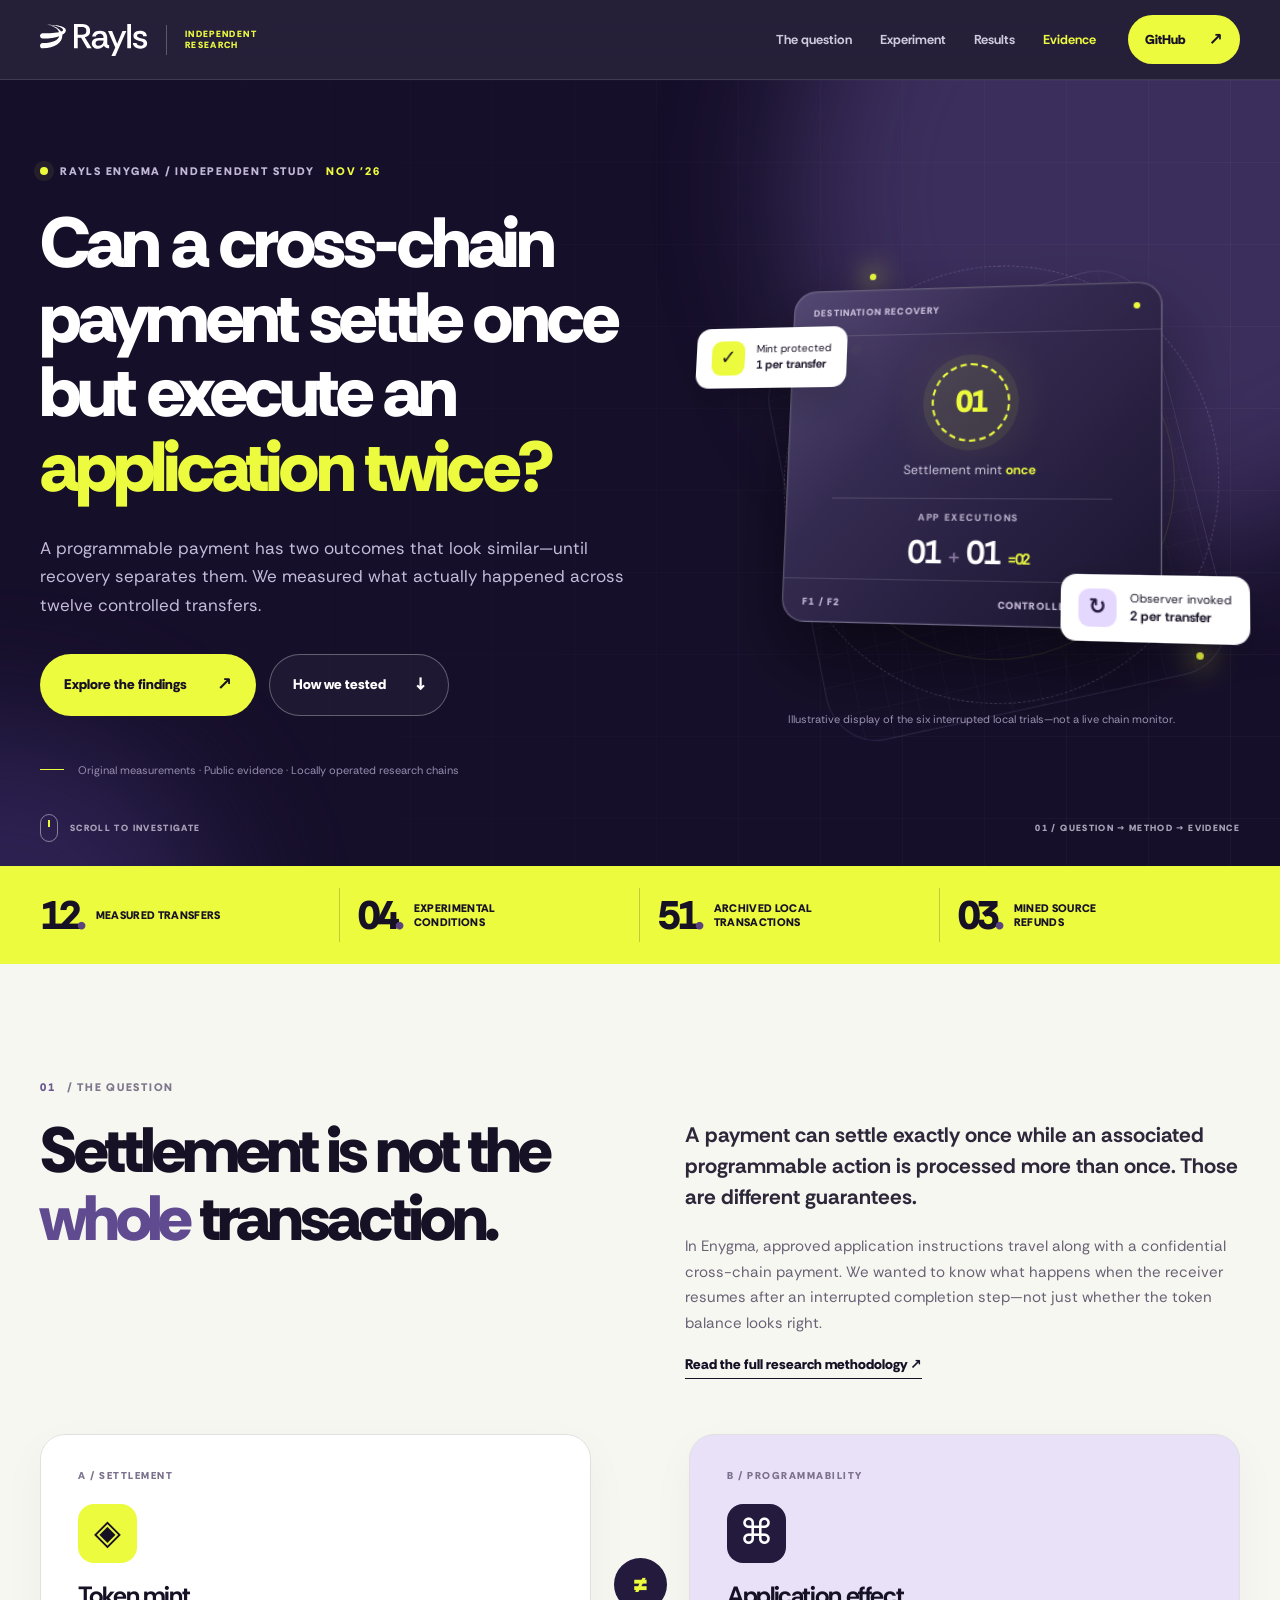
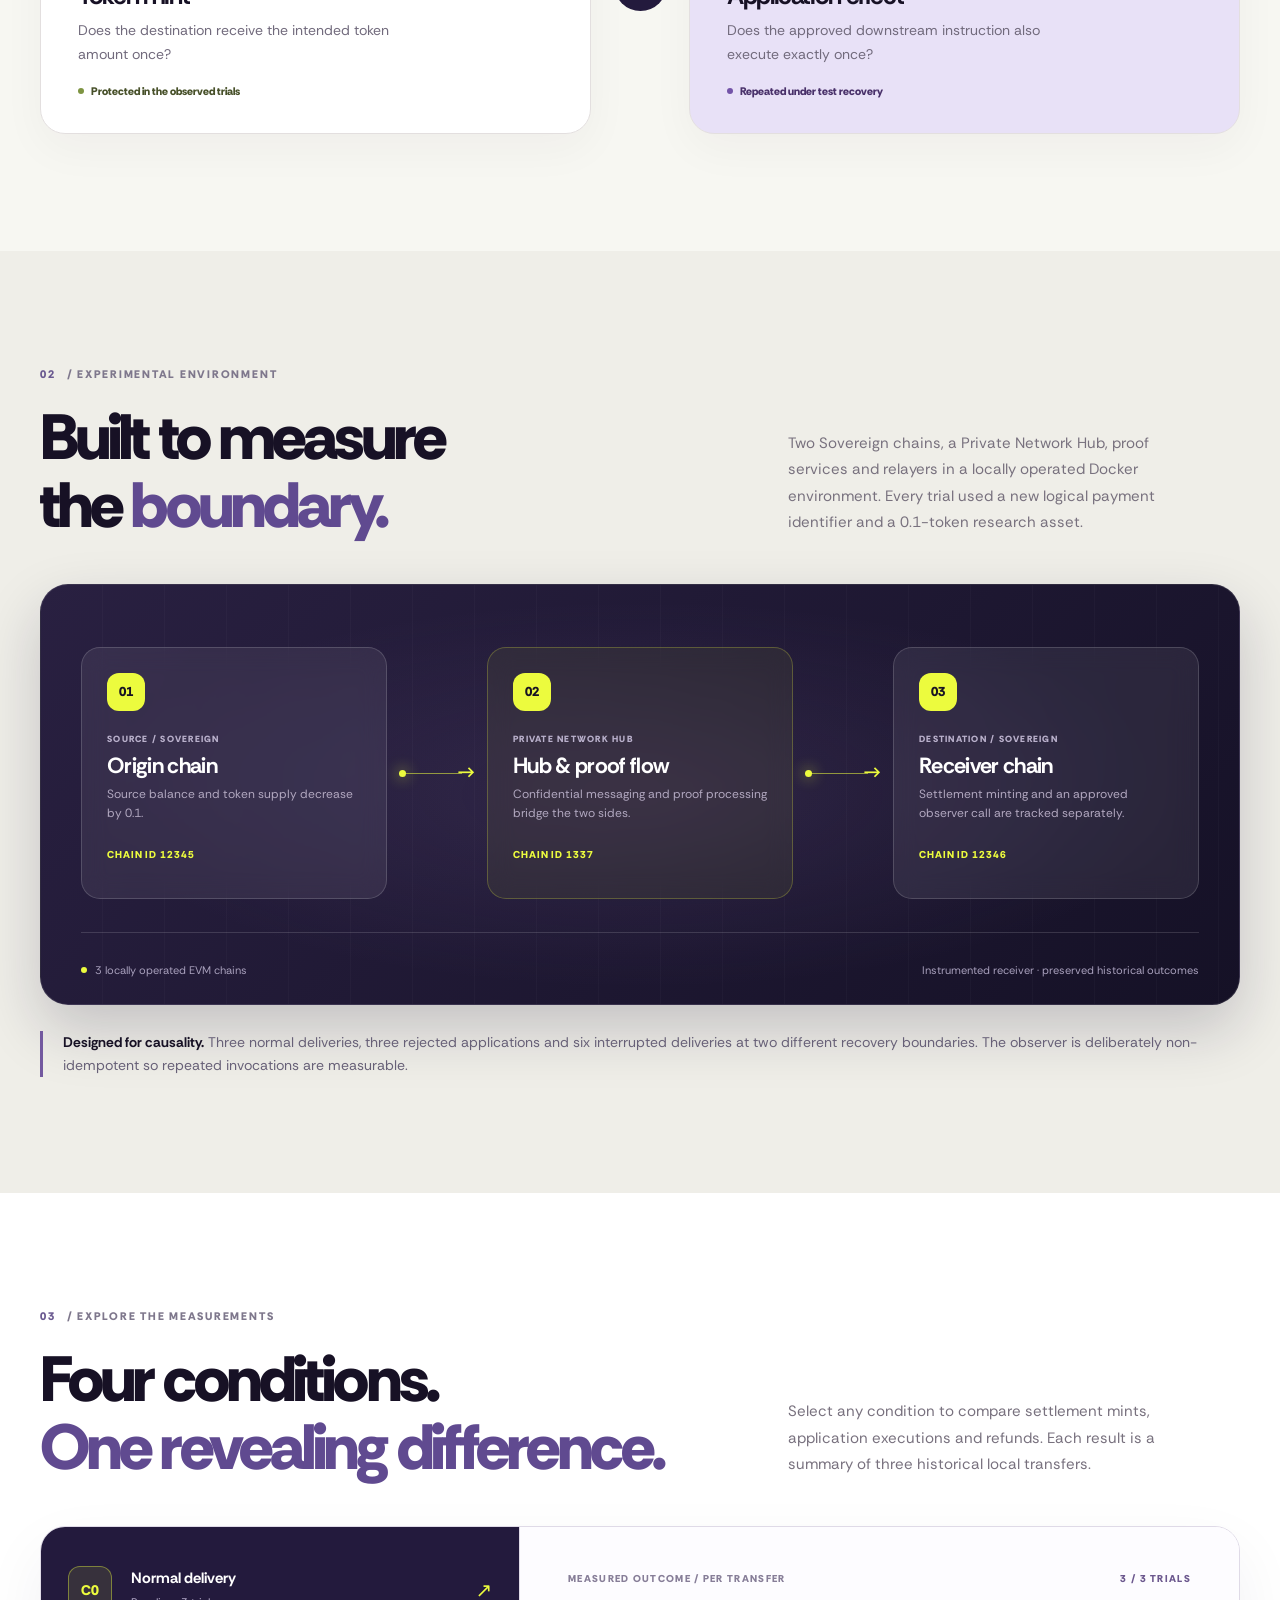
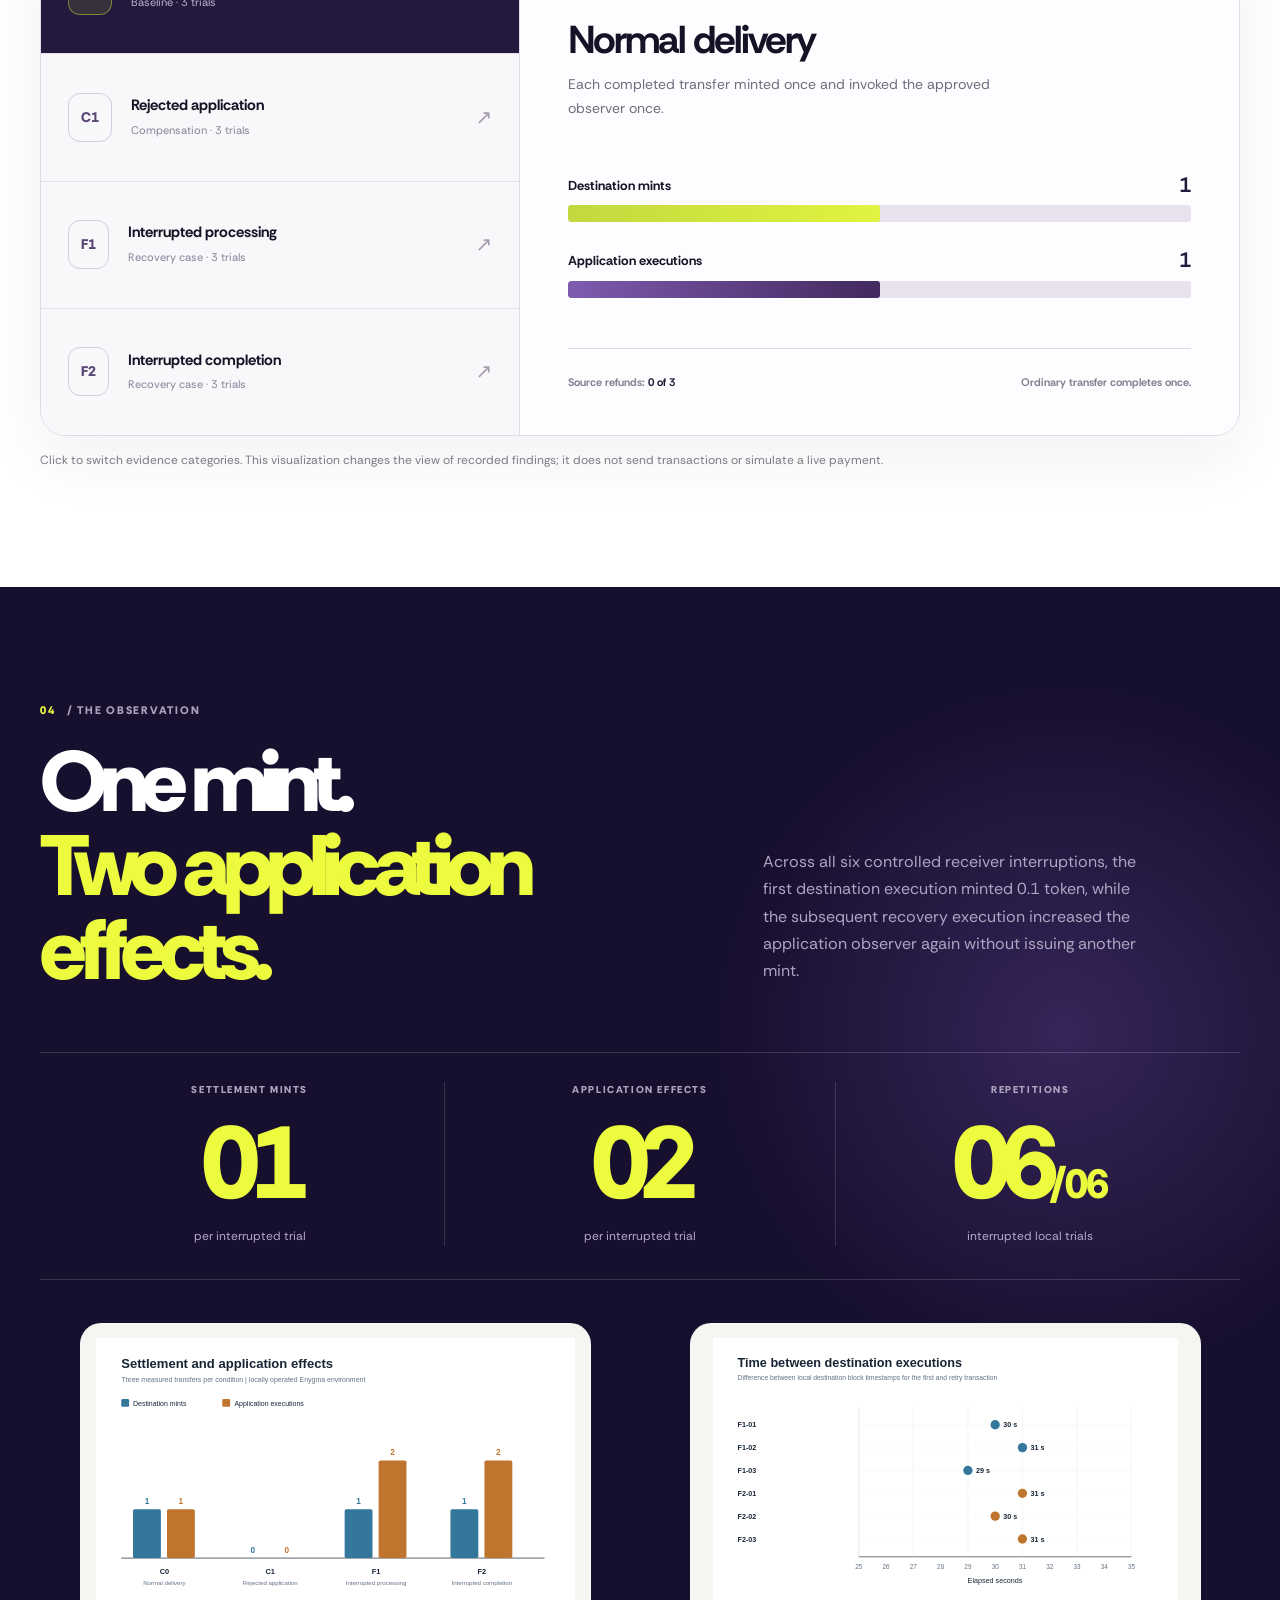
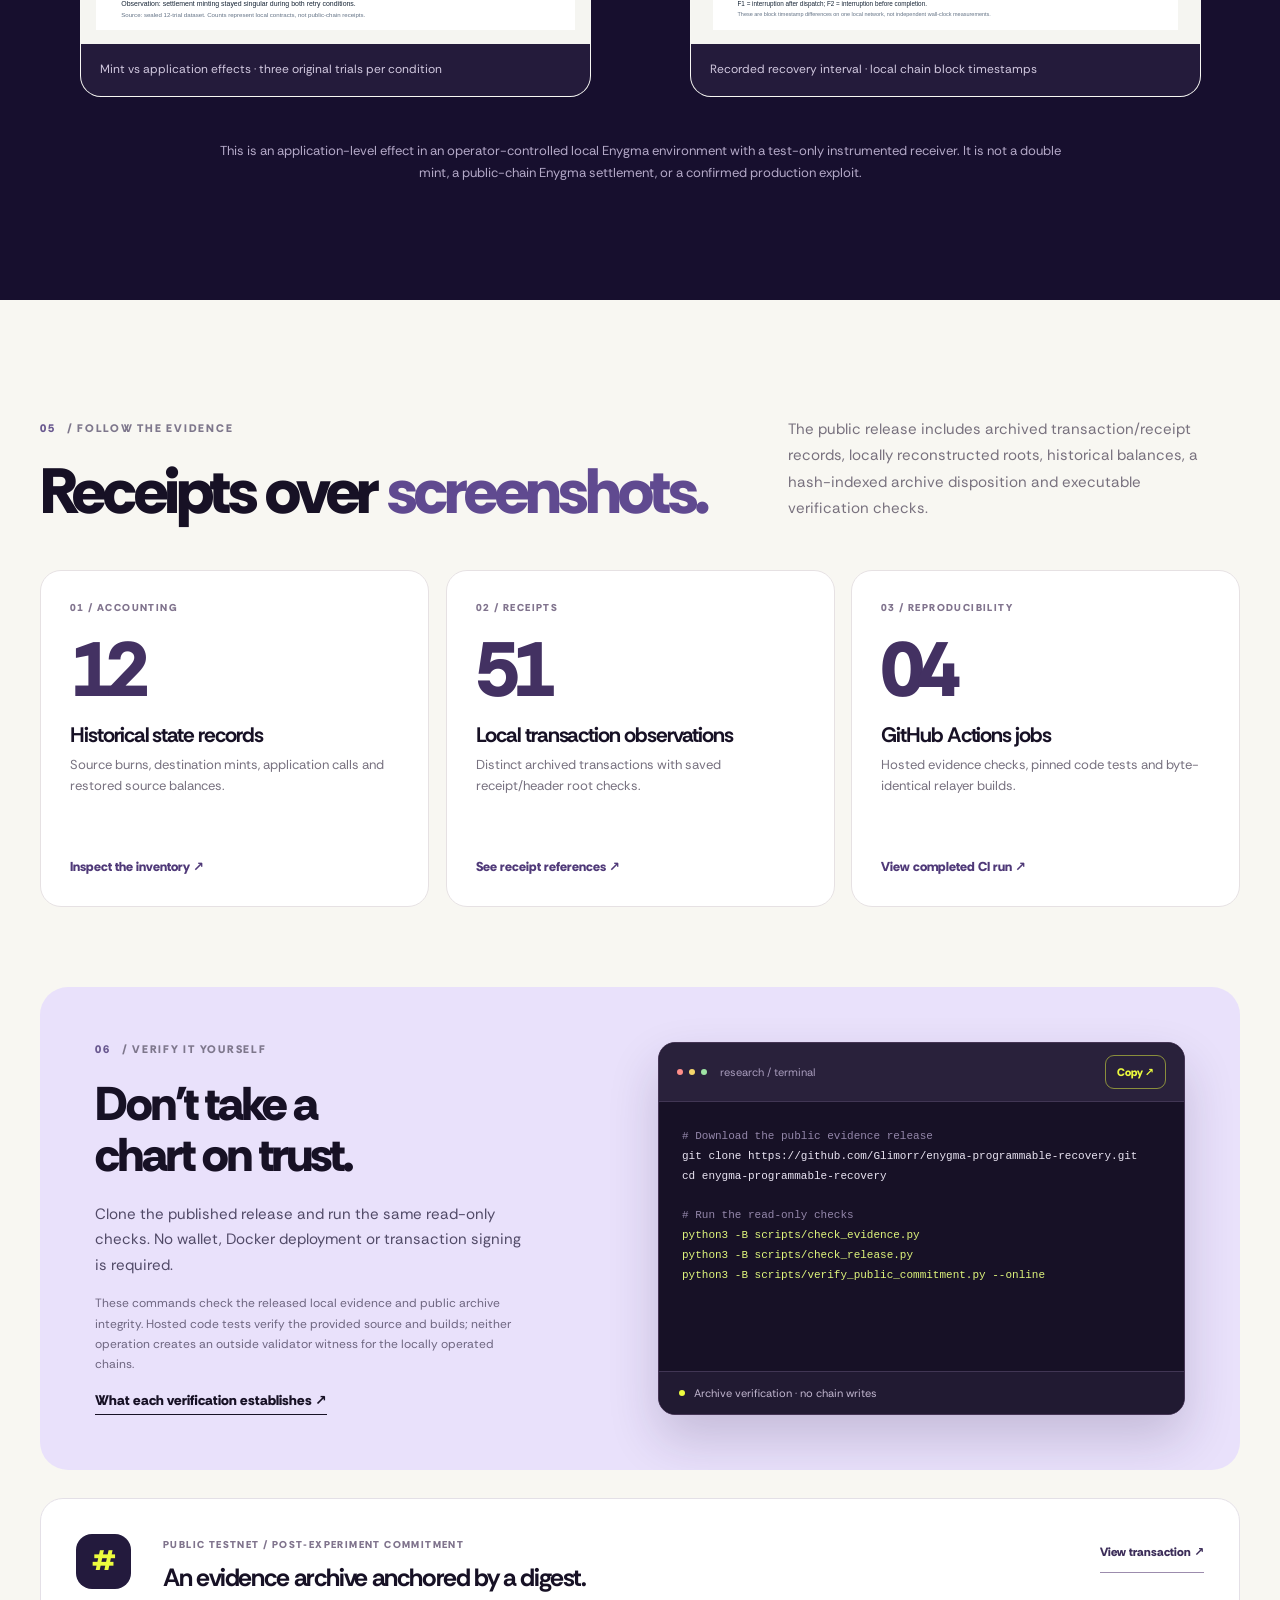
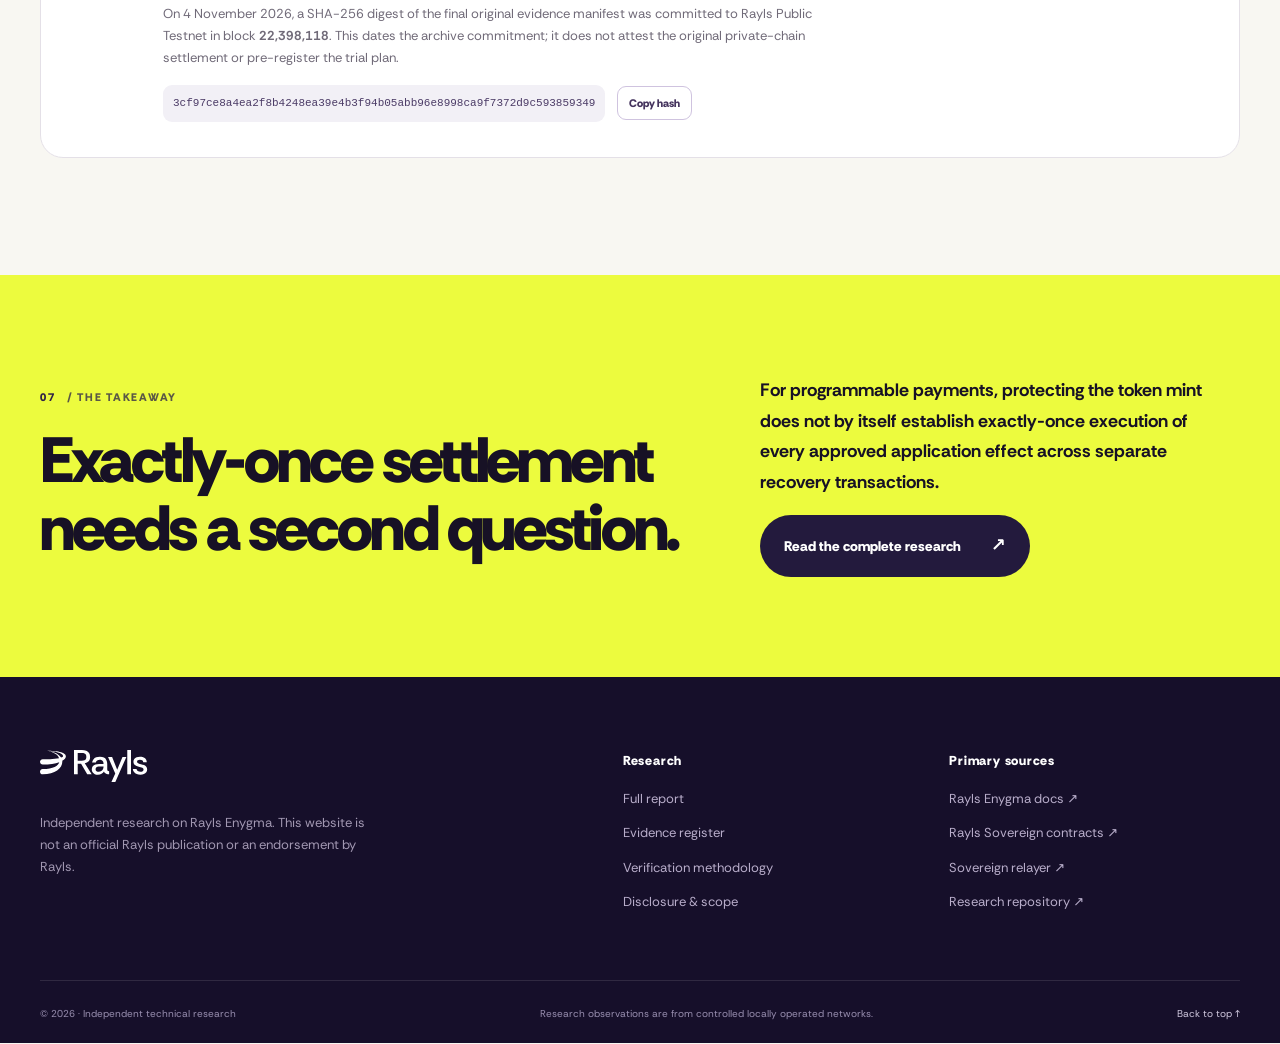
==== commit 54003e06: "Enforce clean public research links and canonical page URLs" ====
--- a/index.html
+++ b/index.html
@@ -9,6 +9,7 @@
   <meta property="og:title" content="Can a Cross-Chain Payment Settle Once but Execute an Application Twice?">
   <meta property="og:description" content="A measured study of exactly-once settlement and application effects in a controlled Rayls Enygma environment.">
   <title>Can a Cross-Chain Payment Settle Once but Execute an Application Twice? | Enygma Research</title>
+  <link rel="canonical" href="https://glimorr.github.io/enygma-programmable-recovery/">
   <link rel="preconnect" href="https://fonts.googleapis.com">
   <link rel="preconnect" href="https://fonts.gstatic.com" crossorigin>
   <link href="https://fonts.googleapis.com/css2?family=Rethink+Sans:wght@400;500;600;700;800;900&display=swap" rel="stylesheet">
--- a/assets/site.css
+++ b/assets/site.css
@@ -27,7 +27,7 @@
 .eyebrow,.section-kicker{font-size:11px;font-weight:900;letter-spacing:.16em;text-transform:uppercase}
 .eyebrow{display:flex;gap:12px;align-items:center;flex-wrap:wrap}.hero-eyebrow{color:#c2b9d7;margin-bottom:26px}.eyebrow-date{color:var(--lime)}
 .eyebrow-dot,.small-dot,.live-dot,.status-light{display:inline-block;width:8px;height:8px;border-radius:100%;flex:none;background:var(--lime)}.eyebrow-dot{box-shadow:0 0 0 6px rgba(236,251,62,.07)}
-.hero h1{font-size:clamp(44px,5.55vw,80px);letter-spacing:-.071em;line-height:1.05;margin:0 0 29px;text-wrap:balance}.word-outline{white-space:nowrap}.lime-text{color:var(--lime)}
+.hero h1{font-size:clamp(44px,5.55vw,80px);letter-spacing:-.04em;line-height:1.05;margin:0 0 29px;text-wrap:balance}.word-outline{white-space:nowrap}.lime-text{color:var(--lime)}
 .hero-lead{font-size:17px;color:#c4bbd8;max-width:585px;margin:0}
 .hero-actions{display:flex;flex-wrap:wrap;gap:13px;margin-top:34px}.button{display:inline-flex;align-items:center;justify-content:center;gap:30px;padding:15px 23px;text-decoration:none;font-size:14px;font-weight:900;border-radius:100px;border:1px solid transparent;transition:transform .2s,background .2s,box-shadow .2s}.button:hover{transform:translateY(-3px)}.button span{font-size:18px}
 .button-lime{background:var(--lime);color:var(--ink)}.button-lime:hover{box-shadow:0 16px 38px rgba(236,251,62,.2)}
@@ -61,7 +61,7 @@
 .metric-ribbon{background:var(--lime)}.metric-grid{display:grid;grid-template-columns:repeat(4,1fr);padding:22px 0}.metric{display:flex;align-items:center;gap:13px;padding:7px 18px;border-right:1px solid rgba(23,17,37,.2)}.metric:first-child{padding-left:0}.metric:last-child{border:0}
 .metric strong{font-size:40px;letter-spacing:-.085em;line-height:1;font-weight:900}.metric-accent{color:#5c4480}.metric span:not(.metric-accent){font-size:11px;line-height:1.3;text-transform:uppercase;letter-spacing:.03em;max-width:125px;font-weight:900}
 .section{position:relative;overflow:hidden;padding:116px 0}.section-kicker{display:flex;gap:11px;align-items:center;color:#7e778c;margin:0 0 22px;line-height:1.4}.section-kicker span{color:#6a5990}
-.section h2{font-size:clamp(40px,5vw,68px);letter-spacing:-.066em;line-height:1.06;margin:0;text-wrap:balance}.section h2 em{font-style:normal;color:var(--mid)}
+.section h2{font-size:clamp(40px,5vw,68px);letter-spacing:-.045em;line-height:1.06;margin:0;text-wrap:balance}.section h2 em{font-style:normal;color:var(--mid)}
 .split-intro{display:grid;grid-template-columns:1fr 1fr;gap:90px}.intro-side{padding-top:40px}.intro-side p{font-size:15px;color:#696275}.intro-side .large-paragraph{font-size:21px;line-height:1.48;font-weight:700;color:#2e2639}
 .text-link{display:inline-block;font-size:14px;font-weight:900;text-decoration:none;border-bottom:1px solid currentColor;padding-bottom:2px}.text-link:hover{color:#7b60a2}
 .concept-cards{display:grid;grid-template-columns:1fr 70px 1fr;gap:14px;align-items:center;margin-top:55px}
@@ -157,7 +157,7 @@
 }
 @media(max-width:600px){
 html{scroll-padding-top:125px}.shell{width:calc(100% - 36px)}.brand{gap:12px}.brand img{width:88px}.brand-separator{height:25px}.brand-description{font-size:8px}.nav-cta{font-size:11px;gap:7px;padding:8px 11px}
-.hero-grid{padding-top:55px}.hero h1{font-size:clamp(38px,10vw,58px)}.hero-lead{font-size:15px}.button{font-size:13px;padding:13px 19px;gap:16px}.hero-trust{margin-top:29px;font-size:10px}
+.hero-grid{padding-top:55px}.hero h1{font-size:clamp(38px,10vw,58px);letter-spacing:-.018em;line-height:1.12}.hero-lead{font-size:15px}.button{font-size:13px;padding:13px 19px;gap:16px}.hero-trust{margin-top:29px;font-size:10px}
 .hero-art-wrap{min-height:340px}.hero-art{width:340px;height:340px;transform:perspective(1000px) rotateY(-8deg) rotateX(4deg)}.art-core{top:50px;bottom:57px;left:51px;right:44px;border-radius:15px}
 .art-core-top,.art-core-bottom{padding:10px;font-size:7px}.art-core-body{padding-top:11px}.art-core-emblem{width:67px;height:67px}.core-count{font-size:24px}.art-core-caption{font-size:10px;margin-top:6px}.art-core-rule{margin:9px 0 6px}.art-core-counts>span{font-size:7px}.art-core-counts>strong{font-size:22px}
 .floating-chip{font-size:8px;padding:7px;gap:7px}.floating-chip strong{font-size:8px}.chip-symbol{width:23px;height:23px;font-size:14px}.chip-left{left:-7px;top:83px}.chip-right{right:-15px;bottom:59px}.art-caption{font-size:10px}
